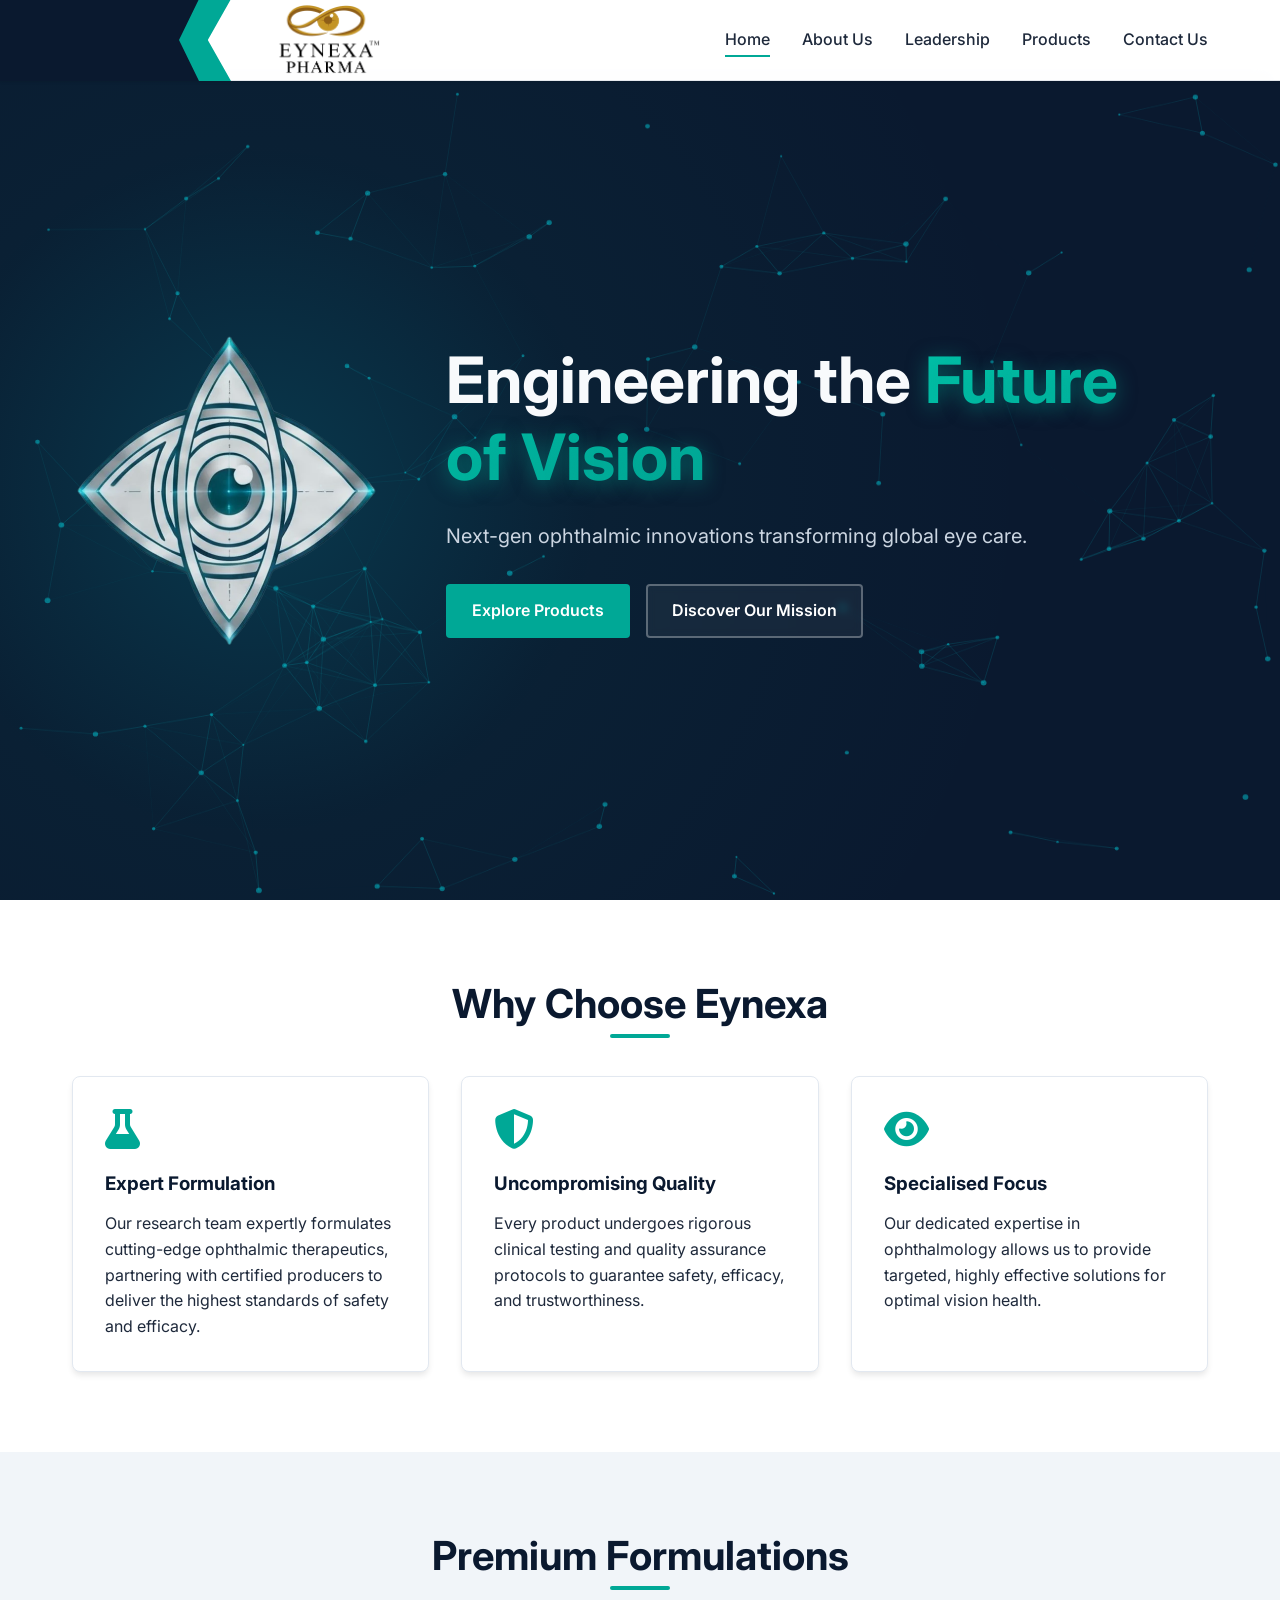
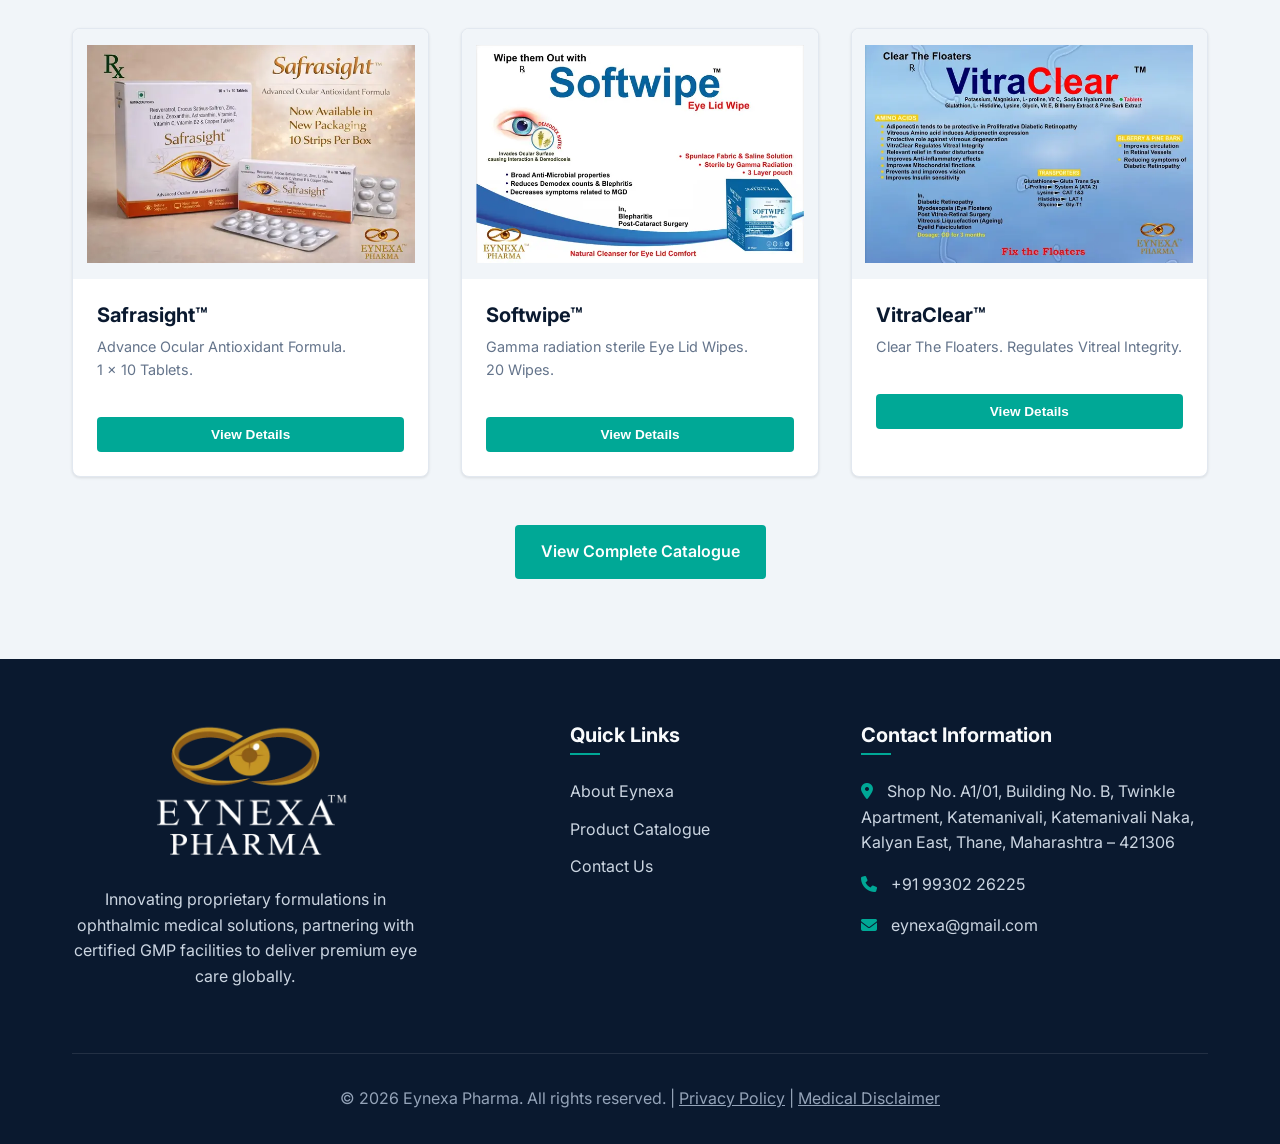
==== index.html @ 0a1dd2bd "Aggressive compression: Swap SVGs for high-res WebP to get repo under 500KB" ====
<!DOCTYPE html>
<html lang="en">
<head>
    <meta charset="UTF-8">
    <meta name="viewport" content="width=device-width, initial-scale=1.0">
    <title>Eynexa Pharma | Leading Ophthalmic Pharmaceutical Company in India</title>
    <meta name="description" content="Eynexa is a leading ophthalmic pharmaceutical company driven by scientific excellence and patient care to deliver high-quality vision health solutions.">
    <meta name="keywords" content="pharmaceutical company, ophthalmic solutions, eye care pharma, Eynexa, healthcare solutions, global pharma, medical innovation, vision health, eye drops">
    <meta name="author" content="Eynexa Pharmaceuticals">
    <meta name="robots" content="index, follow">
    <link rel="canonical" href="https://eynexapharma.vercel.app/">
    <!-- Favicons -->
    <link rel="icon" type="image/x-icon" href="images/favicon.ico">
    <link rel="icon" type="image/png" sizes="32x32" href="images/favicon.ico">
    <link rel="icon" type="image/png" sizes="16x16" href="images/favicon-16x16.png">
    <link rel="apple-touch-icon" sizes="180x180" href="images/apple-touch-icon.png">


    <!-- Open Graph Tags -->
    <meta property="og:title" content="Eynexa Pharma | Leading Ophthalmic Pharmaceutical Company in India">
    <meta property="og:description" content="Eynexa is a leading ophthalmic pharmaceutical company driven by scientific excellence and patient care to deliver high-quality vision health solutions.">
    <meta property="og:image" content="https://eynexapharma.vercel.app/images/og-image.jpg">
    <meta property="og:url" content="https://eynexapharma.vercel.app/">
    <meta property="og:type" content="website">

    <!-- Twitter Card Tags -->
    <meta name="twitter:card" content="summary_large_image">
    <meta name="twitter:title" content="Eynexa Pharma | Leading Ophthalmic Pharmaceutical Company in India">
    <meta name="twitter:description" content="Eynexa is a leading ophthalmic pharmaceutical company driven by scientific excellence and patient care to deliver high-quality vision health solutions.">
    <meta name="twitter:image" content="https://eynexapharma.vercel.app/images/og-image.jpg">

    <!-- FontAwesome for Icons -->
    <link rel="stylesheet" href="https://cdnjs.cloudflare.com/ajax/libs/font-awesome/6.4.0/css/all.min.css">

    <!-- Custom CSS -->
    <link rel="stylesheet" href="css/styles.css?v=3.5">
    <script>document.documentElement.classList.add('js-enabled');</script>

    <!-- Schema Markup -->
    <script type="application/ld+json">
    {
      "@context": "https://schema.org",
      "@type": "MedicalBusiness",
      "name": "Eynexa Pharma",
      "alternateName": "Eynexa Ophthalmic Pharmaceuticals",
      "description": "Innovative ophthalmic pharmaceutical company specialising in advanced eye care formulations, ocular supplements, and sterile lid hygiene.",
      "url": "https://eynexapharma.vercel.app",
      "logo": "https://eynexapharma.vercel.app/images/dark-logo.svg",
      "address": {
        "@type": "PostalAddress",
        "streetAddress": "Shop No. A1/01, Building No. B, Twinkle Apartment, Katemanivali, Katemanivali Naka, Kalyan East",
        "addressLocality": "Kalyan, Thane",
        "addressRegion": "Maharashtra",
        "postalCode": "421306",
        "addressCountry": "IN"
      },
      "contactPoint": {
        "@type": "ContactPoint",
        "telephone": "+91-99302-26225",
        "contactType": "sales and marketing",
        "email": "eynexa@gmail.com"
      }
    }
    </script>
    <!-- Vercel Web Analytics -->
    <script>
        window.va = window.va || function () { (window.vaq = window.vaq || []).push(arguments); };
    </script>
    <script defer src="/_vercel/insights/script.js"></script>

    <!-- Vercel Speed Insights -->
    <script>
        window.si = window.si || function () { (window.siq = window.siq || []).push(arguments); };
    </script>
    <script defer src="/_vercel/speed-insights/script.js"></script>
</head>
<body>

    <!-- Header & Navigation -->
    <header>
        <div class="container navbar">
            <a href="index.html" class="logo">
                <img src="images/light-logo.webp" alt="Eynexa Pharma Logo" class="logo-img">
            </a>
            <button class="mobile-menu-btn">
                <i class="fa-solid fa-bars"></i>
            </button>
            <nav>
                <ul class="nav-links">
                    <li><a href="index.html" class="active">Home</a></li>
                    <li><a href="about.html">About Us</a></li>
                    <li><a href="leadership.html">Leadership</a></li>
                    <li><a href="products.html">Products</a></li>
                    <li><a href="contact.html">Contact Us</a></li>
                </ul>
            </nav>
        </div>
    </header>

    <!-- Hero Section -->
    <section class="hero">
        <canvas id="hero-canvas" class="hero-canvas"></canvas>
        <div class="container hero-grid">
            <div class="hero-graphic">
                <img src="images/hero_eye.webp" alt="Eynexa Eye Graphic" class="floating-eye">
            </div>
            <div class="hero-content">
                <h1>Engineering the <span>Future of Vision</span></h1>
                <p>Next-gen ophthalmic innovations transforming global eye care.</p>
                <div class="hero-btns">
                    <a href="products.html" class="btn btn-primary">Explore Products</a>
                    <a href="about.html" class="btn btn-outline">Discover Our Mission</a>
                </div>
            </div>
        </div>
    </section>

    <!-- Why Choose Us / Company Overview -->
    <section class="container fade-in-section">
        <h2 class="section-title">Why Choose Eynexa</h2>
        <div class="grid-3">
            <div class="card">
                <i class="fa-solid fa-flask card-icon"></i>
                <h3>Expert Formulation</h3>
                <p>Our research team expertly formulates cutting-edge ophthalmic therapeutics, partnering with certified producers to deliver the highest standards of safety and efficacy.</p>
            </div>
            <div class="card">
                <i class="fa-solid fa-shield-halved card-icon"></i>
                <h3>Uncompromising Quality</h3>
                <p>Every product undergoes rigorous clinical testing and quality assurance protocols to guarantee safety, efficacy, and trustworthiness.</p>
            </div>
            <div class="card">
                <i class="fa-solid fa-eye card-icon"></i>
                <h3>Specialised Focus</h3>
                <p>Our dedicated expertise in ophthalmology allows us to provide targeted, highly effective solutions for optimal vision health.</p>
            </div>
        </div>
    </section>

    <!-- Featured Products Preview -->
    <section class="section-gray fade-in-section">
        <div class="container">
            <h2 class="section-title">Premium Formulations</h2>
            <div class="grid-3">

                <!-- Safrasight -->
                <div class="product-card has-hover-tile">
                    <div class="product-img">
                        <img src="images/product_1.webp?v=3.2" alt="Safrasight Box">
                    </div>
                    <div class="product-info">
                        <h3>Safrasight&trade;</h3>
                        <p>Advance Ocular Antioxidant Formula.<br>1 x 10 Tablets.</p>
                        <button class="btn btn-primary btn-details btn-details-trigger">View Details</button>
                    </div>
                    <!-- Hover Tile -->
                    <div class="product-hover-tile">
                        <h4>Safrasight&trade;</h4>
                        <div class="hover-details">
                            <p style="font-size: 0.8rem; margin-bottom: 8px; line-height: 1.4;"><strong>Composition:</strong> Resveratrol 100mg + Crocus Sativus-saffron 20mg + Lutein 10mg + Zeaxanthin 2mg + Astaxanthin 2mg + Vit E 10mg + Vit C 40mg + Vit B2 1.4mg + Copper 1.5 mg, Zinc 17 mg &nbsp; <span class="veg-badge">&#128994; Veg Tablets</span></p>
                            <ul>
                                <li><i class="fa-solid fa-eye"></i> Retina Support</li>
                                <li><i class="fa-solid fa-desktop"></i> Digital Eye Protection</li>
                                <li><i class="fa-solid fa-bullseye"></i> Visual Performance</li>
                            </ul>
                            <p style="font-size: 0.8rem; margin-top: 8px; margin-bottom: 15px;">Protects against blue light damage, enhances photoreceptor function, and reduces digital eye strain.</p>
                            <a href="contact.html?product=Safrasight" class="btn btn-primary btn-inquiry">Send Inquiry</a>
                        </div>
                    </div>
                </div>

                <!-- Softwipe -->
                <div class="product-card has-hover-tile">
                    <div class="product-img">
                        <img src="images/product_2.webp?v=3.2" alt="Softwipe Box">
                    </div>
                    <div class="product-info">
                        <h3>Softwipe&trade;</h3>
                        <p>Gamma radiation sterile Eye Lid Wipes.<br>20 Wipes.</p>
                        <button class="btn btn-primary btn-details btn-details-trigger">View Details</button>
                    </div>
                    <!-- Hover Tile -->
                    <div class="product-hover-tile">
                        <h4>Softwipe&trade;</h4>
                        <div class="hover-details">
                            <p style="font-size: 0.8rem; margin-bottom: 8px;"><strong>Features:</strong> Spunlace Fabric &amp; Saline Solution, Sterile by Gamma Radiation, 3 Layer pouch.</p>
                            <ul>
                                <li><i class="fa-solid fa-shield-virus"></i> Broad Anti-Microbial</li>
                                <li><i class="fa-solid fa-bug-slash"></i> Reduces Demodex Mites</li>
                                <li><i class="fa-solid fa-eye-dropper"></i> Decreases MGD Symptoms</li>
                            </ul>
                            <p style="font-size: 0.8rem; margin-top: 8px; margin-bottom: 15px;">Ideal for Blepharitis and Post-Cataract Surgery eye care hygiene.</p>
                            <a href="contact.html?product=Softwipe" class="btn btn-primary btn-inquiry">Send Inquiry</a>
                        </div>
                    </div>
                </div>

                <!-- VitraClear -->
                <div class="product-card has-hover-tile">
                    <div class="product-img">
                        <img src="images/product_3.webp?v=3.2" alt="VitraClear Box">
                    </div>
                    <div class="product-info">
                        <h3>VitraClear&trade;</h3>
                        <p>Clear The Floaters. Regulates Vitreal Integrity.</p>
                        <button class="btn btn-primary btn-details btn-details-trigger">View Details</button>
                    </div>
                    <!-- Hover Tile -->
                    <div class="product-hover-tile">
                        <h4>VitraClear&trade;</h4>
                        <div class="hover-details">
                            <p style="font-size: 0.8rem; margin-bottom: 8px; line-height: 1.4;"><strong>Composition:</strong> Potassium + Magnisium + L- proline + Vit C + Sodium Hyaluronate Glutathion + L- Histidine+ Lysine + Glycin + Vit E + Billberry Extrac &amp; Pine Bark Extract &nbsp; <span class="veg-badge">&#128994; Veg Tablets</span></p>
                            <p style="font-size: 0.8rem; margin-bottom: 8px;"><strong>Dosage:</strong> OD for 3 months.</p>
                            <ul>
                                <li><i class="fa-solid fa-eye-slash"></i> Relief in floater disturbance</li>
                                <li><i class="fa-solid fa-shield-halved"></i> Protects against vitreous degeneration</li>
                                <li><i class="fa-solid fa-droplet"></i> Improves retinal circulation</li>
                            </ul>
                            <p style="font-size: 0.8rem; margin-top: 8px; margin-bottom: 15px;">Effective for Eye Floaters (Myodesopsia), Diabetic Retinopathy, and Post Vitreo-Retinal Surgery.</p>
                            <a href="contact.html?product=VitraClear" class="btn btn-primary btn-inquiry">Send Inquiry</a>
                        </div>
                    </div>
                </div>

            </div>
            <div class="catalogue-cta">
                <a href="products.html" class="btn btn-primary">View Complete Catalogue</a>
            </div>
        </div>
    </section>

    <!-- Footer -->
    <footer>
        <div class="container">
            <div class="footer-grid">
                <div class="footer-col footer-col-logo">
                    <div class="footer-logo-wrap">
                        <img src="images/dark-logo.webp" alt="Eynexa Pharma Logo" class="footer-logo-img">
                    </div>
                    <p>Innovating proprietary formulations in ophthalmic medical solutions, partnering with certified GMP facilities to deliver premium eye care globally.</p>
                </div>
                <div class="footer-col">
                    <h3>Quick Links</h3>
                    <ul class="footer-links">
                        <li><a href="about.html">About Eynexa</a></li>
                        <li><a href="products.html">Product Catalogue</a></li>
                        <li><a href="contact.html">Contact Us</a></li>
                    </ul>
                </div>
                <div class="footer-col">
                    <h3>Contact Information</h3>
                    <p><i class="fa-solid fa-location-dot footer-icon"></i> Shop No. A1/01, Building No. B, Twinkle Apartment, Katemanivali, Katemanivali Naka, Kalyan East, Thane, Maharashtra – 421306</p>
                    <p><i class="fa-solid fa-phone footer-icon"></i> +91 99302 26225</p>
                    <p><i class="fa-solid fa-envelope footer-icon"></i> eynexa@gmail.com</p>
                </div>
            </div>
            <div class="footer-bottom">
                <p>&copy; 2026 Eynexa Pharma. All rights reserved. | <a href="privacy.html" style="color: inherit; text-decoration: underline;">Privacy Policy</a> | <a href="disclaimer.html" style="color: inherit; text-decoration: underline;">Medical Disclaimer</a></p>
            </div>
        </div>
    </footer>

    <script src="js/script.js?v=3.3"></script>
</body>
</html>
---- css/styles.css ----
/* CSS Reset and Variables */
@import url('https://fonts.googleapis.com/css2?family=Inter:wght@300;400;500;600;700&display=swap');

:root {
    --primary-blue: #0A192F;
    --secondary-blue: #172A45;
    --accent-teal: #00A896;
    --accent-teal-hover: #00C2A8;
    --text-dark: #1E293B;
    --text-light: #F8FAFC;
    --text-muted: #64748B;
    --bg-white: #FFFFFF;
    --bg-gray: #F1F5F9;
    --border-color: #E2E8F0;
    --transition: all 0.3s cubic-bezier(0.4, 0, 0.2, 1);
    --shadow-sm: 0 1px 3px rgba(0, 0, 0, 0.1);
    --shadow-md: 0 4px 6px -1px rgba(0, 0, 0, 0.1);
    --shadow-lg: 0 10px 15px -3px rgba(0, 0, 0, 0.1);
}

* {
    margin: 0;
    padding: 0;
    box-sizing: border-box;
}

body {
    font-family: 'Inter', sans-serif;
    line-height: 1.6;
    color: var(--text-dark);
    background-color: var(--bg-white);
    overflow-x: hidden;
}

a {
    text-decoration: none;
    color: inherit;
    /* Prevent link dragging */
    -webkit-user-drag: none;
    -khtml-user-drag: none;
    -moz-user-drag: none;
    -o-user-drag: none;
    user-drag: none;
}

ul {
    list-style: none;
}

img {
    max-width: 100%;
    height: auto;
    display: block;
    /* Prevent image dragging and saving */
    -webkit-user-drag: none;
    -khtml-user-drag: none;
    -moz-user-drag: none;
    -o-user-drag: none;
    user-drag: none;
    user-select: none;
    -webkit-user-select: none;
    -moz-user-select: none;
    -ms-user-select: none;
}

/* Typography */
h1,
h2,
h3,
h4,
h5,
h6 {
    font-weight: 700;
    line-height: 1.2;
    color: var(--primary-blue);
    margin-bottom: 1rem;
}

.section-title {
    font-size: 2.5rem;
    text-align: center;
    margin-bottom: 3rem;
    position: relative;
}

.section-title::after {
    content: '';
    position: absolute;
    bottom: -10px;
    left: 50%;
    transform: translateX(-50%);
    width: 60px;
    height: 4px;
    background-color: var(--accent-teal);
    border-radius: 2px;
}

/* Layout */
.container {
    max-width: 1200px;
    margin: 0 auto;
    padding-left: 2rem;
    padding-right: 2rem;
}

section {
    padding: 5rem 0;
}

/* Buttons */
.btn {
    display: inline-block;
    padding: 0.75rem 1.5rem;
    font-weight: 600;
    border-radius: 4px;
    cursor: pointer;
    transition: var(--transition);
    border: 2px solid transparent;
}

.btn-primary {
    background-color: var(--accent-teal);
    color: var(--bg-white);
}

.btn-primary:hover {
    background-color: var(--accent-teal-hover);
    transform: translateY(-2px);
    box-shadow: var(--shadow-md);
}

.btn-outline {
    background-color: transparent;
    color: var(--accent-teal);
    border-color: var(--accent-teal);
}

.btn-outline:hover {
    background-color: var(--accent-teal);
    color: var(--bg-white);
}

/* Header & Navigation */
header {
    background-color: rgba(255, 255, 255, 0.85);
    backdrop-filter: blur(12px);
    -webkit-backdrop-filter: blur(12px);
    box-shadow: var(--shadow-sm);
    position: fixed;
    width: 100%;
    top: 0;
    z-index: 1000;
    transition: var(--transition);
    border-bottom: 1px solid rgba(226, 232, 240, 0.5);
}

header.scrolled {
    box-shadow: var(--shadow-md);
    background-color: rgba(255, 255, 255, 0.95);
}

.navbar {
    display: flex;
    justify-content: space-between;
    align-items: center;
    height: 80px;
    transition: var(--transition);
    position: relative;
    z-index: 3;
}

header.scrolled .navbar {
    /* Keep navbar height at 80px without shrinking */
    height: 80px;
}

.logo {
    font-size: 1.75rem;
    font-weight: 700;
    color: var(--primary-blue);
    display: flex;
    align-items: center;
    gap: 0.5rem;
}

.logo span {
    color: var(--accent-teal);
}

.logo-img {
    height: 74px;
    width: auto;
    transition: var(--transition);
    display: block;
}

header.scrolled .logo-img {
    /* Keep logo height at 74px without shrinking */
    height: 74px;
}

.nav-links {
    display: flex;
    gap: 2rem;
}

.nav-links a {
    font-weight: 500;
    color: var(--text-dark);
    position: relative;
    transition: var(--transition);
}

.nav-links a::after {
    content: '';
    position: absolute;
    bottom: -4px;
    left: 0;
    width: 0;
    height: 2px;
    background-color: var(--accent-teal);
    transition: var(--transition);
}

.nav-links a:hover {
    color: var(--accent-teal);
}

.nav-links a:hover::after,
.nav-links a.active::after {
    width: 100%;
}

.mobile-menu-btn {
    display: none;
    font-size: 1.5rem;
    background: none;
    border: none;
    cursor: pointer;
    color: var(--primary-blue);
}

/* Hero Section */
.hero {
    margin-top: 80px;
    height: calc(100vh - 80px);
    min-height: 600px;
    display: flex;
    align-items: center;
    background: radial-gradient(circle at 20% 50%, rgba(0, 242, 254, 0.15) 0%, rgba(0, 168, 150, 0.05) 30%, rgba(10, 25, 47, 0) 70%), var(--primary-blue);
    color: var(--text-light);
    position: relative;
    overflow: hidden;
}

.hero-canvas {
    position: absolute;
    top: 0;
    left: 0;
    width: 100%;
    height: 100%;
    z-index: 0;
}

.hero-grid {
    display: flex;
    align-items: center;
    gap: 4rem;
    position: relative;
    z-index: 1;
    width: 100%;
}

.hero-graphic {
    flex: 0 0 310px;
    display: flex;
    justify-content: center;
    align-items: center;
}

.floating-eye {
    width: 100%;
    max-width: 310px;
    max-height: 310px;
    object-fit: contain;
    height: auto;
    opacity: 0.9;
    animation: fadeInUp 0.8s ease-out;
}


.hero-content {
    flex: 1;
    max-width: 700px;
}

.hero h1 {
    font-size: 4rem;
    color: var(--text-light);
    margin-bottom: 1.5rem;
    animation: fadeInUp 0.8s ease-out;
}

.hero h1 span {
    background: linear-gradient(135deg, #00C2A8 0%, #00A896 100%);
    -webkit-background-clip: text;
    background-clip: text;
    -webkit-text-fill-color: transparent;
    text-shadow: 0 4px 20px rgba(0, 168, 150, 0.5);
}

.hero p {
    font-size: 1.25rem;
    margin-bottom: 2rem;
    color: #CBD5E1;
    animation: fadeInUp 1s ease-out;
}

.hero-btns {
    display: flex;
    gap: 1rem;
    animation: fadeInUp 1.2s ease-out;
}

.hero .btn-outline {
    background-color: rgba(255, 255, 255, 0.05);
    color: #FFFFFF;
    border-color: rgba(255, 255, 255, 0.3);
    backdrop-filter: blur(4px);
    -webkit-backdrop-filter: blur(4px);
}

.hero .btn-outline:hover {
    background-color: #FFFFFF;
    color: var(--primary-blue);
    border-color: #FFFFFF;
}

/* Cards */
.grid-3 {
    display: grid;
    grid-template-columns: repeat(auto-fit, minmax(300px, 1fr));
    gap: 2rem;
}

.card {
    background: var(--bg-white);
    border-radius: 8px;
    padding: 2rem;
    box-shadow: var(--shadow-md);
    transition: var(--transition);
    border: 1px solid var(--border-color);
}

.card:hover {
    transform: translateY(-10px);
    box-shadow: var(--shadow-lg);
    border-color: var(--accent-teal);
}

.card-icon {
    font-size: 2.5rem;
    color: var(--accent-teal);
    margin-bottom: 1.5rem;
}

/* Footer */
footer {
    background-color: var(--primary-blue);
    color: var(--text-light);
    padding: 4rem 0 2rem;
}

.footer-grid {
    display: grid;
    grid-template-columns: repeat(auto-fit, minmax(250px, 1fr));
    gap: 3rem;
    margin-bottom: 3rem;
}

.footer-col:nth-child(2) {
    justify-self: center;
}

.footer-col h3 {
    color: var(--text-light);
    font-size: 1.25rem;
    margin-bottom: 1.5rem;
    position: relative;
    padding-bottom: 0.5rem;
}

.footer-col h3::after {
    content: '';
    position: absolute;
    bottom: 0;
    left: 0;
    width: 30px;
    height: 2px;
    background-color: var(--accent-teal);
}

.footer-col p {
    color: #CBD5E1;
    margin-bottom: 1rem;
}

.footer-links li {
    margin-bottom: 0.75rem;
}

.footer-links a {
    color: #CBD5E1;
    transition: var(--transition);
}

.footer-links a:hover {
    color: var(--accent-teal);
    padding-left: 5px;
}

.footer-bottom {
    text-align: center;
    padding-top: 2rem;
    border-top: 1px solid rgba(255, 255, 255, 0.1);
    color: #94A3B8;
}

/* ── Component Classes (replaces per-page inline styles) ── */

/* Header spacer — pushes page content below fixed header */
.header-spacer {
    height: 80px;
}

/* Page hero banner (non-homepage) */
.page-banner {
    position: relative;
    background: linear-gradient(135deg, var(--primary-blue) 0%, #06314d 65%, var(--accent-teal) 140%);
    text-align: center;
    padding: 5rem 0;
    color: white;
    overflow: hidden;
    box-shadow: 0 10px 30px rgba(0, 0, 0, 0.1);
}

.page-banner::before {
    content: '';
    position: absolute;
    top: 0;
    left: 0;
    right: 0;
    bottom: 0;
    background: radial-gradient(circle at 50% 50%, rgba(255, 255, 255, 0.1) 0%, transparent 60%);
    pointer-events: none;
}

.page-banner .section-title {
    margin-bottom: 1.2rem;
    color: white;
    text-shadow: 0 2px 10px rgba(0, 0, 0, 0.2);
    position: relative;
    z-index: 1;
}

.page-banner .section-title::after {
    display: none !important;
}

.page-banner p {
    max-width: 750px;
    margin: 0 auto;
    color: rgba(255, 255, 255, 0.9);
    font-size: 1.2rem;
    line-height: 1.6;
    position: relative;
    z-index: 1;
}

/* Footer logo column */
.footer-col-logo {
    display: flex;
    flex-direction: column;
    align-items: center;
    text-align: center;
}

.footer-logo-wrap {
    margin-bottom: 1.5rem;
    display: flex;
    justify-content: center;
}

.footer-logo-img {
    height: 140px;
    width: auto;
    max-width: 100%;
}

/* Footer contact icon */
.footer-icon {
    margin-right: 10px;
    color: var(--accent-teal);
}

/* About page — overview row */
.about-overview {
    display: flex;
    flex-wrap: wrap;
    gap: 4rem;
    align-items: flex-start;
}

.about-overview-text {
    flex: 1.2;
    min-width: 300px;
}

.about-overview-text h2 {
    font-size: 2.2rem;
    margin-bottom: 1.5rem;
    color: var(--primary-blue);
    position: relative;
}

.about-overview-text p {
    margin-bottom: 1.25rem;
    font-size: 1.05rem;
    color: var(--text-dark);
    line-height: 1.7;
}

.mission-vision-wrapper {
    flex: 1;
    min-width: 300px;
    display: flex;
    flex-direction: column;
    gap: 1.5rem;
}

/* About mission/vision card */
.mission-card {
    background: #FFFFFF;
    padding: 2rem;
    border-radius: 12px;
    box-shadow: 0 4px 15px rgba(0, 0, 0, 0.1);
    border: 1px solid var(--border-color);
    border-left: 4px solid var(--accent-teal);
    transition: var(--transition);
}

.mission-card:hover {
    transform: translateY(-3px);
    box-shadow: 0 8px 25px rgba(0, 0, 0, 0.15);
}

.mission-card h3 {
    color: var(--primary-blue);
    margin-bottom: 1rem;
    display: flex;
    align-items: center;
}

.mission-card h3 i {
    color: var(--accent-teal);
    margin-right: 10px;
}

.mission-card p {
    margin-bottom: 0;
    color: var(--text-dark);
    line-height: 1.6;
}

/* Leadership page — leader row */
.leader-row {
    display: flex;
    flex-wrap: wrap;
    gap: 4rem;
    align-items: center;
}

.leader-photo {
    flex: 1;
    min-width: 300px;
    max-width: 380px;
}

.leader-photo img {
    width: 100%;
    height: auto;
    border-radius: 8px;
    box-shadow: var(--shadow-lg);
}

.leader-bio {
    flex: 1;
    min-width: 300px;
}

.leader-bio h2 {
    font-size: 2.5rem;
    color: var(--primary-blue);
    margin-bottom: 0.5rem;
}

.leader-bio .leader-title {
    color: var(--accent-teal);
    font-weight: 500;
    margin-bottom: 1.5rem;
    font-size: 1.25rem;
}

.leader-bio p {
    margin-bottom: 1rem;
    color: var(--text-muted);
}

.leader-social {
    display: flex;
    gap: 1rem;
}

.leader-social a {
    color: var(--primary-blue);
    font-size: 1.5rem;
    transition: var(--transition);
}

.leader-social a:hover {
    color: var(--accent-teal);
}

/* Product "View Details" trigger button */
.btn-details {
    margin-top: 0.75rem;
    width: 100%;
    font-size: 0.85rem;
    padding: 0.5rem 1rem;
}

/* Product hover-tile "Send Inquiry" button */
.btn-inquiry {
    width: 100%;
    text-align: center;
    padding: 0.5rem;
    font-size: 0.9rem;
}

/* Veg indicator badge */
.veg-badge {
    color: #4CAF50;
}

/* Contact page layout */
.contact-row {
    display: flex;
    flex-wrap: wrap;
    gap: 4rem;
}

.contact-form-col {
    flex: 1;
    min-width: 300px;
}

.contact-form-col h2 {
    font-size: 2rem;
    color: var(--primary-blue);
    margin-bottom: 2rem;
}

.contact-details-col {
    flex: 1;
    min-width: 300px;
}

.contact-details-panel {
    background: var(--primary-blue);
    padding: 3rem;
    border-radius: 8px;
    color: white;
    height: 100%;
}

.contact-details-panel h2 {
    font-size: 2rem;
    margin-bottom: 2rem;
    color: var(--bg-white);
}

.contact-detail-item {
    margin-bottom: 2rem;
    display: flex;
    align-items: flex-start;
    gap: 1rem;
}

.contact-detail-item:last-child {
    margin-bottom: 0;
}

.contact-detail-item>i {
    font-size: 1.5rem;
    color: var(--accent-teal);
    margin-top: 5px;
}

.contact-detail-item h3 {
    font-size: 1.25rem;
    margin-bottom: 0.5rem;
    color: var(--bg-white);
}

.contact-detail-item p {
    color: #CBD5E1;
}

/* FAQ accordion (contact page) */
.faq-question {
    background: var(--bg-white);
    padding: 1.5rem;
    border: 1px solid var(--border-color);
    border-radius: 4px;
    cursor: pointer;
    display: flex;
    justify-content: space-between;
    align-items: center;
    font-weight: 600;
    color: var(--primary-blue);
    margin-bottom: 0.5rem;
    transition: var(--transition);
}

.faq-question:hover {
    border-color: var(--accent-teal);
}

.faq-answer {
    background: var(--bg-gray);
    padding: 1.5rem;
    border-radius: 4px;
    margin-bottom: 1rem;
    display: none;
    color: var(--text-dark);
}

/* Products page — featured section background */
.section-gray {
    background-color: var(--bg-gray);
}

/* Products page — "View all" CTA row */
.catalogue-cta {
    text-align: center;
    margin-top: 3rem;
}

/* Responsive */
@media (max-width: 768px) {
    .container {
        padding-left: 1rem;
        padding-right: 1rem;
    }

    .logo {
        font-size: 1.25rem;
        white-space: nowrap;
        word-spacing: normal;
        gap: 0.4rem;
        margin-left: 0.5rem;
        /* Shift slightly right */
    }

    .logo img {
        height: 60px !important;
    }

    /* Remove positioning parent on nav to let absolute menu anchor to header */
    nav {
        position: static;
    }

    .nav-underline {
        display: none !important;
        /* hide sliding underline on mobile vertical links */
    }

    .nav-links {
        display: none;
        position: absolute;
        top: 80px;
        /* matches header height */
        left: 0;
        width: 100vw;
        background: rgba(255, 255, 255, 0.95);
        backdrop-filter: blur(20px);
        -webkit-backdrop-filter: blur(20px);
        flex-direction: column;
        padding: 3rem 0;
        box-shadow: 0 20px 40px rgba(0, 0, 0, 0.06);
        gap: 1.8rem;
        border-bottom: 1px solid rgba(0, 168, 150, 0.15);
        z-index: 999;

        /* Smooth Entrance */
        opacity: 0;
        transform: translateY(-20px);
        pointer-events: none;
        transition: all 0.4s cubic-bezier(0.16, 1, 0.3, 1);
    }

    .nav-links.active {
        display: flex;
        opacity: 1;
        transform: translateY(0);
        pointer-events: auto;
    }

    .nav-links li {
        width: 100%;
        text-align: center;
    }

    .nav-links a {
        display: inline-block;
        width: auto;
        padding: 0.5rem 0.2rem;
        font-size: 1.3rem;
        color: var(--text-dark);
        letter-spacing: 0.5px;
    }

    .nav-links a.active {
        color: var(--accent-teal);
        font-weight: 600;
    }

    .mobile-menu-btn {
        display: block;
        margin-left: auto;
        /* Pushes hamburger button to the far right! */
        margin-right: 0.5rem;
        /* Shift slightly left */
        z-index: 1001;
        /* keep button accessible */
    }

    /* Optimize Hero for mobile viewports */
    .hero {
        height: auto;
        min-height: auto;
        padding: 5rem 1rem 3rem;
        display: flex;
        align-items: center;
        justify-content: center;
    }

    .hero-grid {
        flex-direction: column;
        gap: 1.25rem;
    }

    .hero-graphic {
        flex: 0 0 auto;
        width: 100%;
        max-width: 180px;
    }

    .hero-bg {
        object-position: 30% center;
        /* shift glowing medical network lines behind text */
        opacity: 0.35;
    }

    .hero-content {
        margin-left: 0;
        margin-top: 0;
        text-align: center;
        width: 100%;
    }

    .hero-btns {
        justify-content: center;
    }

    .hero h1 {
        font-size: 2.3rem;
        line-height: 1.3;
        margin-bottom: 0.75rem;
    }

    .hero p {
        font-size: 1.1rem;
        margin-bottom: 1.5rem;
    }

    .footer-col:nth-child(2) {
        justify-self: start;
    }

    /* Fix leadership page overflow on mobile */
    .leader-row {
        gap: 1.5rem;
    }

    .leader-photo,
    .leader-bio {
        min-width: 100%;
        max-width: 100%;
    }

    .card {
        padding: 1.25rem;
        /* reduce padding slightly on mobile to prevent squishing */
    }
}

/* Animations */
@keyframes fadeInUp {
    from {
        opacity: 0;
        transform: translateY(20px);
    }

    to {
        opacity: 1;
        transform: translateY(0);
    }
}

.animate-on-load {
    opacity: 0;
    animation: fadeInUp 0.8s ease-out forwards;
}

/* Forms */
.form-group {
    margin-bottom: 1.5rem;
}

.form-group label {
    display: block;
    margin-bottom: 0.5rem;
    font-weight: 500;
}

.form-control {
    width: 100%;
    padding: 0.75rem;
    border: 1px solid var(--border-color);
    background: rgba(255, 255, 255, 0.6);
    /* elegant light glassmorphism */
    backdrop-filter: blur(8px);
    -webkit-backdrop-filter: blur(8px);
    border-radius: 4px;
    font-family: inherit;
    transition: var(--transition);
    color: var(--text-dark);
}

.form-control:focus {
    outline: none;
    border-color: var(--accent-teal);
    background: rgba(255, 255, 255, 0.9);
    box-shadow: 0 0 15px rgba(0, 168, 150, 0.15), 0 0 0 3px rgba(0, 168, 150, 0.2);
}

/* Product Catalogue */
.product-filters {
    display: flex;
    justify-content: center;
    gap: 1rem;
    margin-bottom: 3rem;
    flex-wrap: wrap;
}

.filter-btn {
    padding: 0.5rem 1.5rem;
    border: 1px solid var(--border-color);
    background: var(--bg-white);
    border-radius: 20px;
    cursor: pointer;
    transition: var(--transition);
    font-weight: 500;
}

.filter-btn.active,
.filter-btn:hover {
    background: var(--accent-teal);
    color: var(--bg-white);
    border-color: var(--accent-teal);
}

.product-card {
    background: var(--bg-white);
    border-radius: 8px;
    overflow: hidden;
    box-shadow: var(--shadow-sm);
    transition: var(--transition);
    border: 1px solid var(--border-color);
}

.product-card:hover,
.product-card.touch-active {
    transform: translateY(-5px);
    border-color: rgba(0, 168, 150, 0.3);
    box-shadow: 0 12px 30px rgba(0, 168, 150, 0.15);
}

.product-img {
    height: 250px;
    background: var(--bg-gray);
    position: relative;
    overflow: hidden;
}

.product-img img {
    width: 100%;
    height: 100%;
    object-fit: contain;
    padding: 0.85rem;
    background-color: var(--bg-gray);
    transition: var(--transition);
}

.product-card:hover .product-img img,
.product-card.touch-active .product-img img {
    transform: scale(1.05);
}

.product-category {
    position: absolute;
    top: 1rem;
    right: 1rem;
    background: var(--primary-blue);
    color: var(--bg-white);
    padding: 0.25rem 0.75rem;
    border-radius: 20px;
    font-size: 0.8rem;
    font-weight: 500;
}

.product-info {
    padding: 1.5rem;
}

.product-info h3 {
    margin-bottom: 0.5rem;
    color: var(--primary-blue);
    font-size: 1.25rem;
}

.product-info p {
    color: var(--text-muted);
    font-size: 0.9rem;
    margin-bottom: 1.5rem;
}

/* Certifications */
.cert-grid {
    display: grid;
    grid-template-columns: repeat(auto-fit, minmax(200px, 1fr));
    gap: 2rem;
    text-align: center;
}

.cert-item {
    padding: 2rem;
    background: var(--bg-gray);
    border-radius: 8px;
    transition: var(--transition);
    border: 1px solid var(--border-color);
    box-shadow: var(--shadow-md);
}

.cert-item:hover {
    transform: translateY(-10px);
    box-shadow: var(--shadow-lg);
    border-color: var(--accent-teal);
}

.cert-icon {
    font-size: 3rem;
    color: var(--accent-teal);
    margin-bottom: 1rem;
}

/* Testimonials */
.testimonial-card {
    background: var(--bg-white);
    padding: 2rem;
    border-radius: 8px;
    box-shadow: var(--shadow-sm);
    position: relative;
}

.testimonial-card::before {
    content: '"';
    position: absolute;
    top: -10px;
    left: 20px;
    font-size: 4rem;
    color: var(--accent-teal);
    opacity: 0.2;
    font-family: serif;
}

.client-info {
    display: flex;
    align-items: center;
    gap: 1rem;
    margin-top: 1.5rem;
}

.client-avatar {
    width: 50px;
    height: 50px;
    border-radius: 50%;
    background: var(--bg-gray);
}

/* Product Hover Tile */
.product-card.has-hover-tile {
    position: relative;
    overflow: hidden;
}

.product-hover-tile {
    position: absolute;
    top: 0;
    left: 0;
    width: 100%;
    height: 100%;
    background: rgba(10, 25, 47, 0.88);
    /* premium semi-transparent dark blue */
    backdrop-filter: blur(16px);
    -webkit-backdrop-filter: blur(16px);
    border: 1.5px solid rgba(0, 168, 150, 0.2);
    /* subtle glowing teal border */
    color: var(--bg-white);
    padding: 1.5rem;
    opacity: 0;
    transform: translateY(100%);
    transition: all 0.4s cubic-bezier(0.16, 1, 0.3, 1);
    /* ultra-smooth bezier curve */
    display: flex;
    flex-direction: column;
    justify-content: center;
    pointer-events: none;
    z-index: 10;
}

.product-card.has-hover-tile.touch-active .product-hover-tile {
    opacity: 1;
    transform: translateY(0);
    pointer-events: auto;
}


.product-hover-tile h4 {
    color: var(--accent-teal);
    font-size: 1.4rem;
    margin-bottom: 0.8rem;
    border-bottom: 2px solid var(--accent-teal);
    padding-bottom: 0.5rem;
}

.product-hover-tile .hover-details p {
    font-size: 0.85rem;
    line-height: 1.4;
    margin-bottom: 0.8rem;
    color: #CBD5E1;
}

.product-hover-tile ul {
    list-style: none;
}

.product-hover-tile ul li {
    font-size: 0.85rem;
    margin-bottom: 0.4rem;
    display: flex;
    align-items: center;
    gap: 8px;
    color: #CBD5E1;
}

.product-hover-tile ul li i {
    color: var(--accent-teal);
}

/* Scroll Animations */
.js-enabled .fade-in-section {
    opacity: 0;
    transform: translateY(30px);
    transition: opacity 0.8s cubic-bezier(0.16, 1, 0.3, 1), transform 0.8s cubic-bezier(0.16, 1, 0.3, 1);
    will-change: opacity, transform;
}

.js-enabled .fade-in-section.is-visible {
    opacity: 1;
    transform: translateY(0);
}

/* Premium Custom Scrollbar */
::-webkit-scrollbar {
    width: 10px;
    height: 10px;
}

::-webkit-scrollbar-track {
    background: var(--primary-blue);
}

::-webkit-scrollbar-thumb {
    background: rgba(0, 168, 150, 0.6);
    border: 2px solid var(--primary-blue);
    border-radius: 10px;
    transition: var(--transition);
}

::-webkit-scrollbar-thumb:hover {
    background: var(--accent-teal);
}

/* Sliding Navbar Underline (Desktop Only) */
@media (min-width: 769px) {
    header::before {
        content: '';
        position: absolute;
        top: -1px;
        left: -1px;
        width: 14.5rem;
        height: calc(100% + 2px);
        background-color: var(--accent-teal);
        clip-path: polygon(0 0, 100% 0, 90% 50%, 100% 100%, 0 100%);
        pointer-events: none;
        z-index: 1;
    }

    header::after {
        content: '';
        position: absolute;
        top: -1px;
        left: -1px;
        width: 12.5rem;
        height: calc(100% + 2px);
        background-color: var(--primary-blue);
        clip-path: polygon(0 0, 100% 0, 90% 50%, 100% 100%, 0 100%);
        pointer-events: none;
        z-index: 2;
    }

    header .logo {
        margin-left: 12.5rem;
        transition: margin-left 0.3s ease;
    }

    .nav-links {
        position: relative;
        /* relative parent for absolute underline placement */
    }

    .js-enabled .nav-links a::after {
        display: none !important;
        /* deactivate native ::after transition when JS is enabled */
    }

    .nav-underline {
        position: absolute;
        bottom: -4px;
        left: 0;
        height: 2px;
        background-color: var(--accent-teal);
        transition: all 0.38s cubic-bezier(0.16, 1, 0.3, 1);
        /* Apple-grade slider easing */
        pointer-events: none;
        z-index: 1;
    }
}

/* Additional Page Styles (About Us & Inner Pages) */
.about-overview {
    display: flex;
    flex-wrap: wrap;
    gap: 4rem;
    align-items: flex-start;
}

.about-overview-text {
    flex: 1.2;
    min-width: 300px;
}

.about-overview-text h2 {
    font-size: 2rem;
    margin-bottom: 1.5rem;
    color: var(--primary-blue);
}

.about-overview-text p {
    margin-bottom: 1.5rem;
    color: var(--text-dark);
    font-size: 1.05rem;
    line-height: 1.8;
}

.mission-vision-wrapper {
    flex: 1;
    min-width: 300px;
    display: flex;
    flex-direction: column;
    gap: 1.5rem;
}

.mission-card {
    background: var(--bg-white);
    border: 1px solid var(--border-color);
    /* exact homepage card border */
    border-left: 4px solid var(--accent-teal);
    /* keep brand accent bar */
    padding: 2.2rem;
    border-radius: 8px;
    /* exact homepage card border-radius */
    box-shadow: var(--shadow-md);
    /* exact homepage card shadow! */
    transition: var(--transition);
}

.mission-card:hover {
    transform: translateY(-10px);
    /* exact homepage card hover translation! */
    border-color: var(--accent-teal);
    /* exact hover border-color */
    box-shadow: var(--shadow-lg);
    /* exact homepage card hover shadow! */
}


.mission-card h3 {
    display: flex;
    align-items: center;
    gap: 0.75rem;
    color: var(--primary-blue);
    margin-bottom: 0.75rem;
    font-size: 1.3rem;
}

.mission-card h3 i {
    color: var(--accent-teal);
    font-size: 1.20rem;
}

.mission-card p {
    color: var(--text-muted);
    line-height: 1.6;
    font-size: 0.95rem;
}
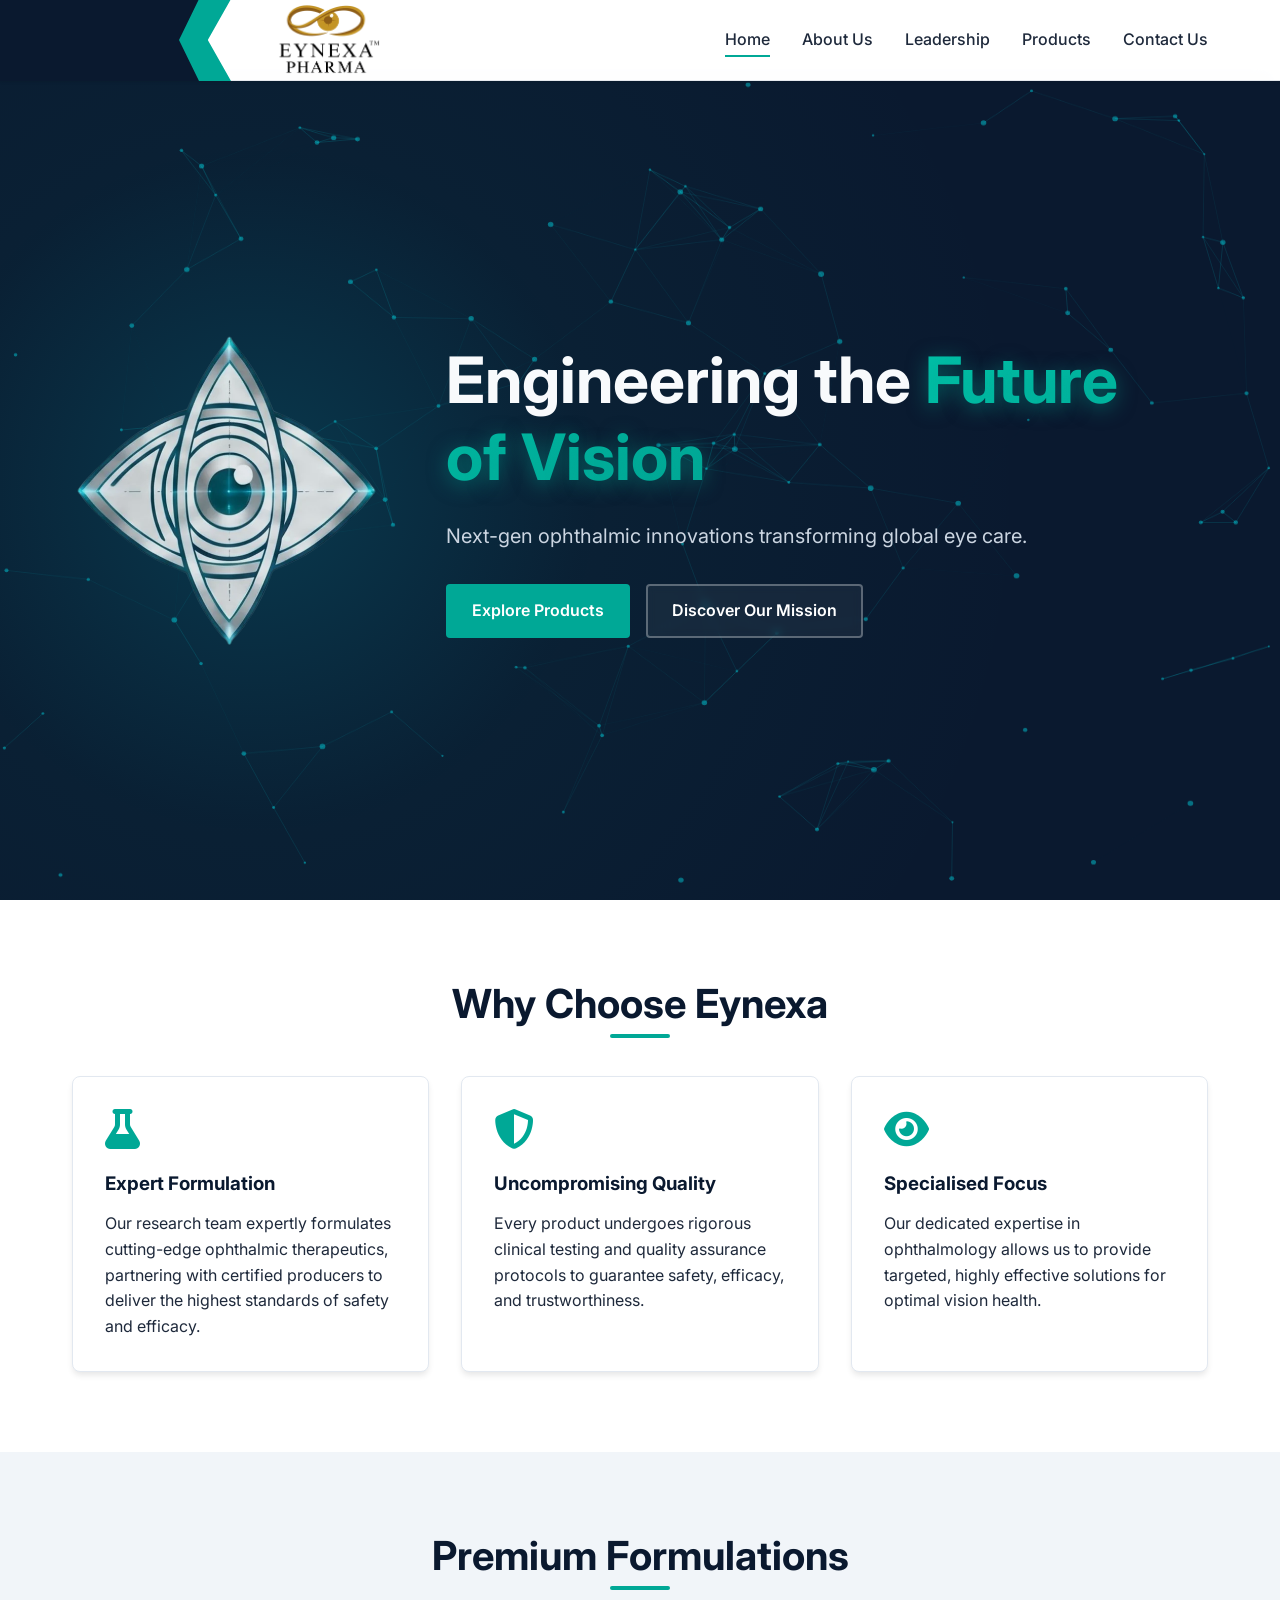
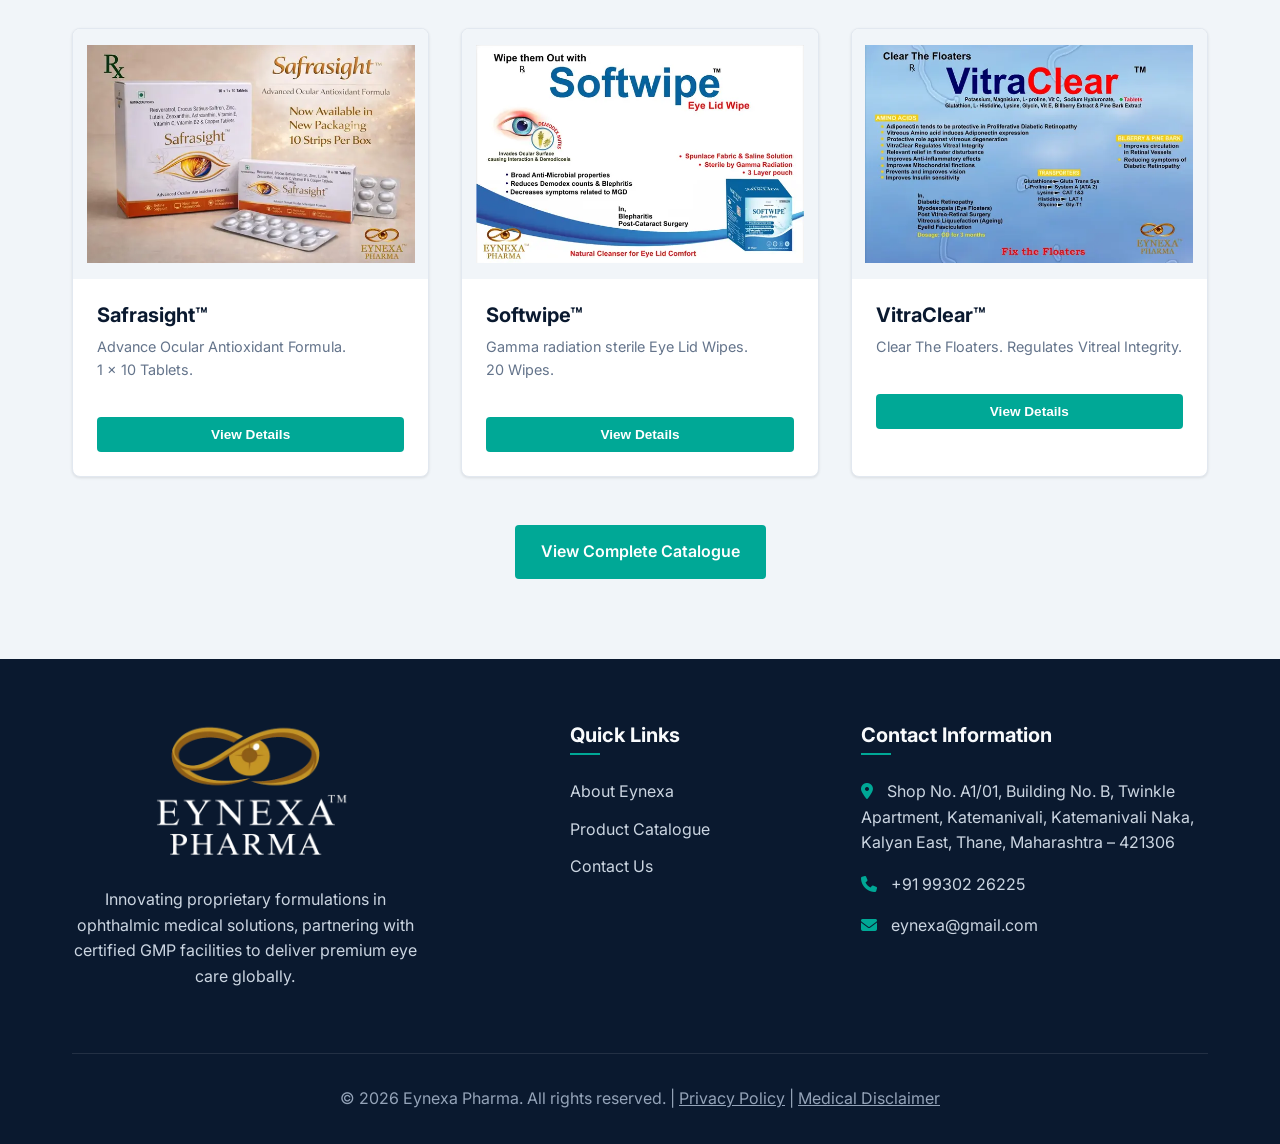
==== commit 1cb3cc9e: "Update domain to eynexapharma.com" ====
--- a/index.html
+++ b/index.html
@@ -8,7 +8,7 @@
     <meta name="keywords" content="pharmaceutical company, ophthalmic solutions, eye care pharma, Eynexa, healthcare solutions, global pharma, medical innovation, vision health, eye drops">
     <meta name="author" content="Eynexa Pharmaceuticals">
     <meta name="robots" content="index, follow">
-    <link rel="canonical" href="https://eynexapharma.vercel.app/">
+    <link rel="canonical" href="https://eynexapharma.com/">
     <!-- Favicons -->
     <link rel="icon" type="image/x-icon" href="images/favicon.ico">
     <link rel="icon" type="image/png" sizes="32x32" href="images/favicon.ico">
@@ -19,15 +19,15 @@
     <!-- Open Graph Tags -->
     <meta property="og:title" content="Eynexa Pharma | Leading Ophthalmic Pharmaceutical Company in India">
     <meta property="og:description" content="Eynexa is a leading ophthalmic pharmaceutical company driven by scientific excellence and patient care to deliver high-quality vision health solutions.">
-    <meta property="og:image" content="https://eynexapharma.vercel.app/images/og-image.jpg">
-    <meta property="og:url" content="https://eynexapharma.vercel.app/">
+    <meta property="og:image" content="https://eynexapharma.com/images/og-image.jpg">
+    <meta property="og:url" content="https://eynexapharma.com/">
     <meta property="og:type" content="website">
 
     <!-- Twitter Card Tags -->
     <meta name="twitter:card" content="summary_large_image">
     <meta name="twitter:title" content="Eynexa Pharma | Leading Ophthalmic Pharmaceutical Company in India">
     <meta name="twitter:description" content="Eynexa is a leading ophthalmic pharmaceutical company driven by scientific excellence and patient care to deliver high-quality vision health solutions.">
-    <meta name="twitter:image" content="https://eynexapharma.vercel.app/images/og-image.jpg">
+    <meta name="twitter:image" content="https://eynexapharma.com/images/og-image.jpg">
 
     <!-- FontAwesome for Icons -->
     <link rel="stylesheet" href="https://cdnjs.cloudflare.com/ajax/libs/font-awesome/6.4.0/css/all.min.css">
@@ -44,8 +44,8 @@
       "name": "Eynexa Pharma",
       "alternateName": "Eynexa Ophthalmic Pharmaceuticals",
       "description": "Innovative ophthalmic pharmaceutical company specialising in advanced eye care formulations, ocular supplements, and sterile lid hygiene.",
-      "url": "https://eynexapharma.vercel.app",
-      "logo": "https://eynexapharma.vercel.app/images/dark-logo.svg",
+      "url": "https://eynexapharma.com",
+      "logo": "https://eynexapharma.com/images/dark-logo.svg",
       "address": {
         "@type": "PostalAddress",
         "streetAddress": "Shop No. A1/01, Building No. B, Twinkle Apartment, Katemanivali, Katemanivali Naka, Kalyan East",
--- a/css/styles.css
+++ b/css/styles.css
@@ -40,7 +40,6 @@
     -khtml-user-drag: none;
     -moz-user-drag: none;
     -o-user-drag: none;
-    user-drag: none;
 }
 
 ul {
@@ -56,7 +55,6 @@
     -khtml-user-drag: none;
     -moz-user-drag: none;
     -o-user-drag: none;
-    user-drag: none;
     user-select: none;
     -webkit-user-select: none;
     -moz-user-select: none;
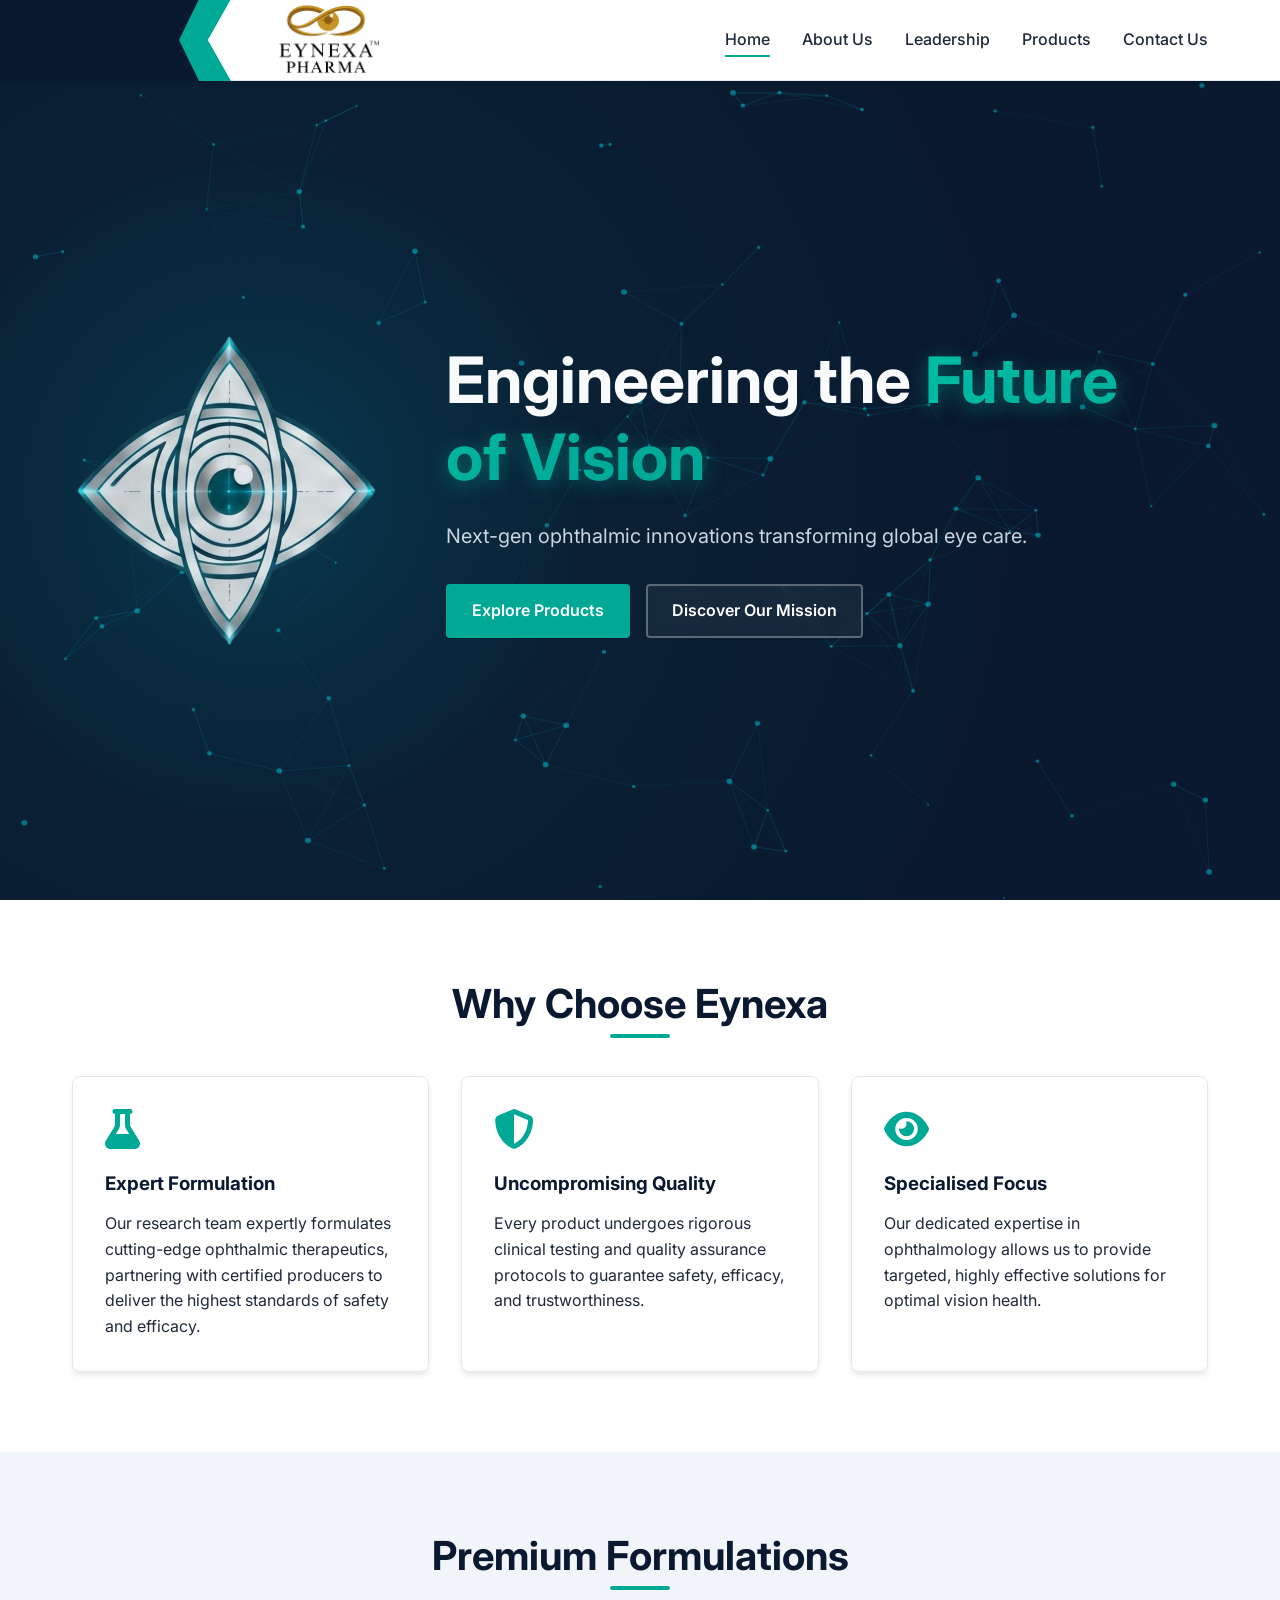
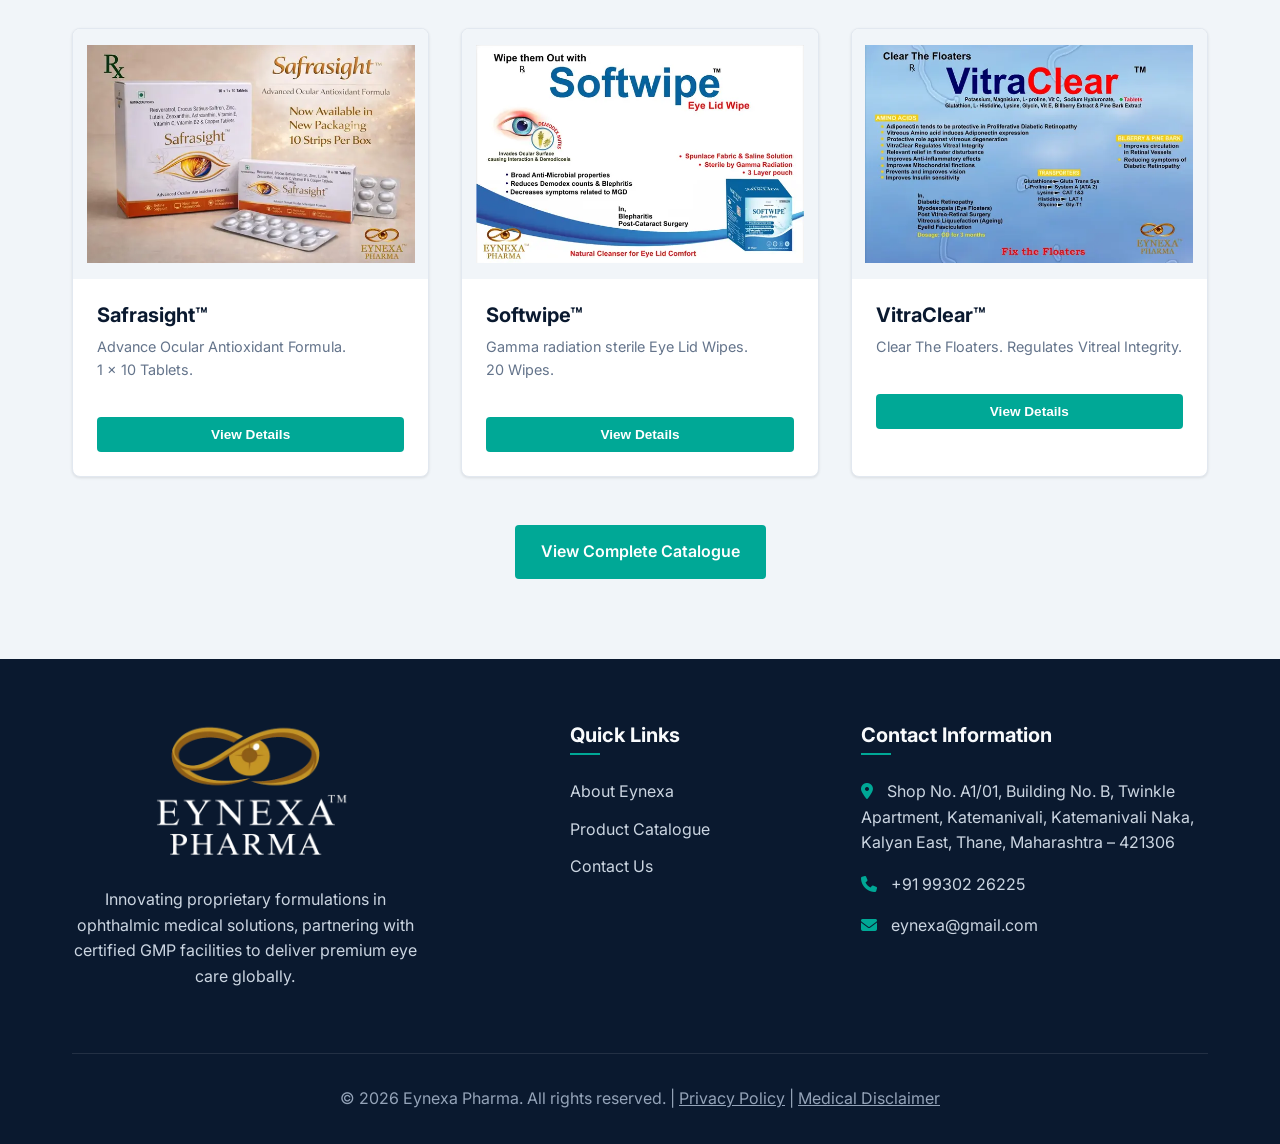
==== commit 85ad0ffd: "Add Google Search Console verification tag" ====
--- a/index.html
+++ b/index.html
@@ -73,6 +73,7 @@
         window.si = window.si || function () { (window.siq = window.siq || []).push(arguments); };
     </script>
     <script defer src="/_vercel/speed-insights/script.js"></script>
+    <meta name="google-site-verification" content="TUWZdsCswIWBClJntid6pjX9a5EPfuPwPVocYS7H4lE" />
 </head>
 <body>
 
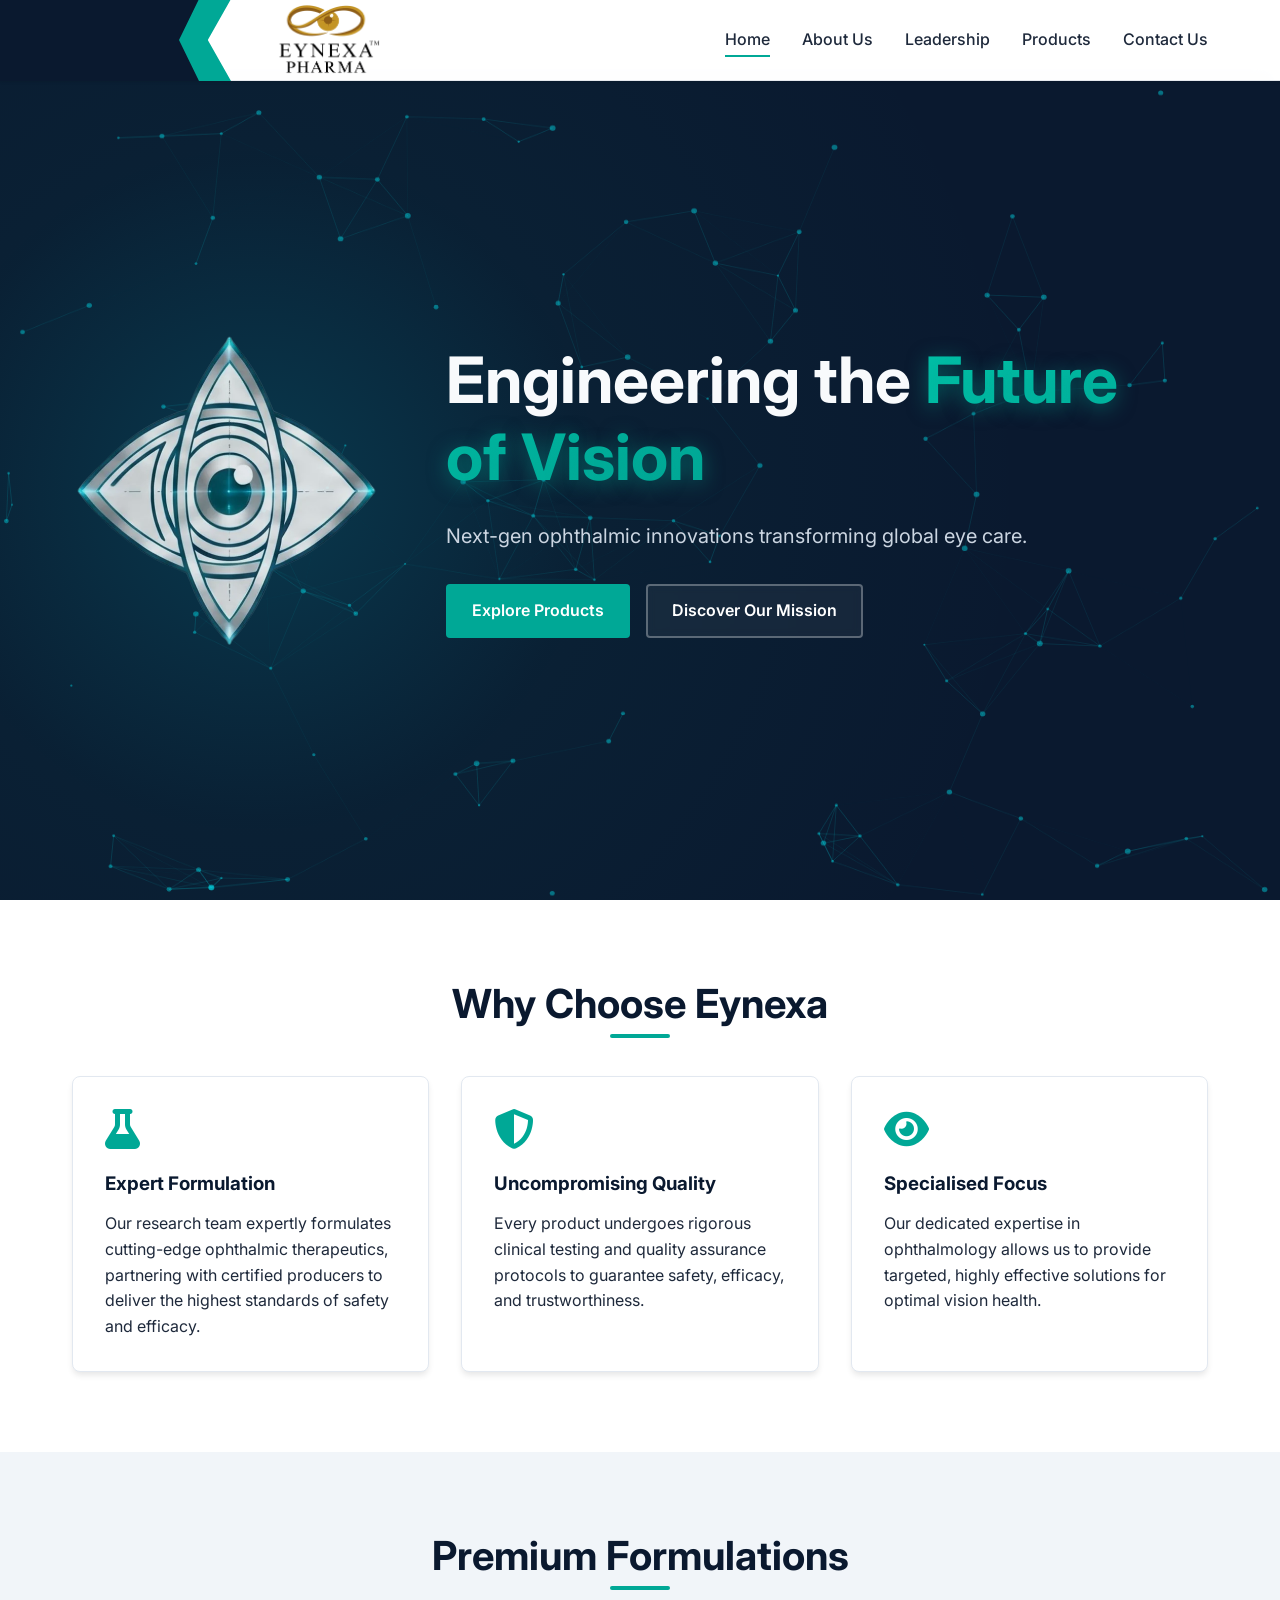
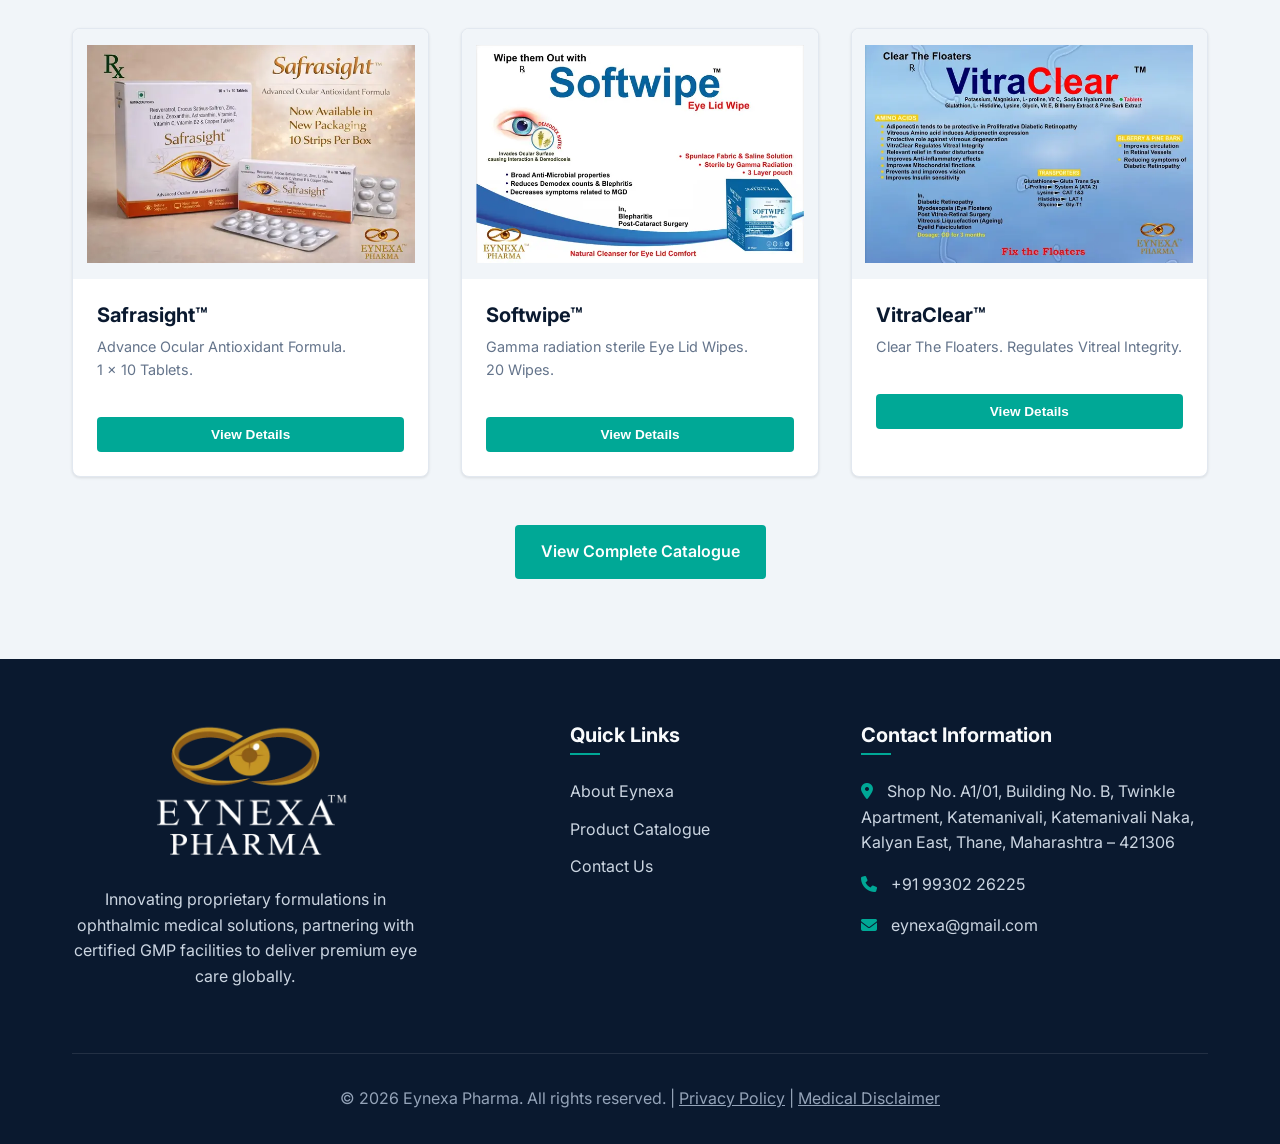
==== commit 188570b2: "Fix favicon typo and unify path style" ====
--- a/index.html
+++ b/index.html
@@ -11,7 +11,7 @@
     <link rel="canonical" href="https://eynexapharma.com/">
     <!-- Favicons -->
     <link rel="icon" type="image/x-icon" href="images/favicon.ico">
-    <link rel="icon" type="image/png" sizes="32x32" href="images/favicon.ico">
+    <link rel="icon" type="image/png" sizes="32x32" href="images/favicon-32x32.png">
     <link rel="icon" type="image/png" sizes="16x16" href="images/favicon-16x16.png">
     <link rel="apple-touch-icon" sizes="180x180" href="images/apple-touch-icon.png">
 
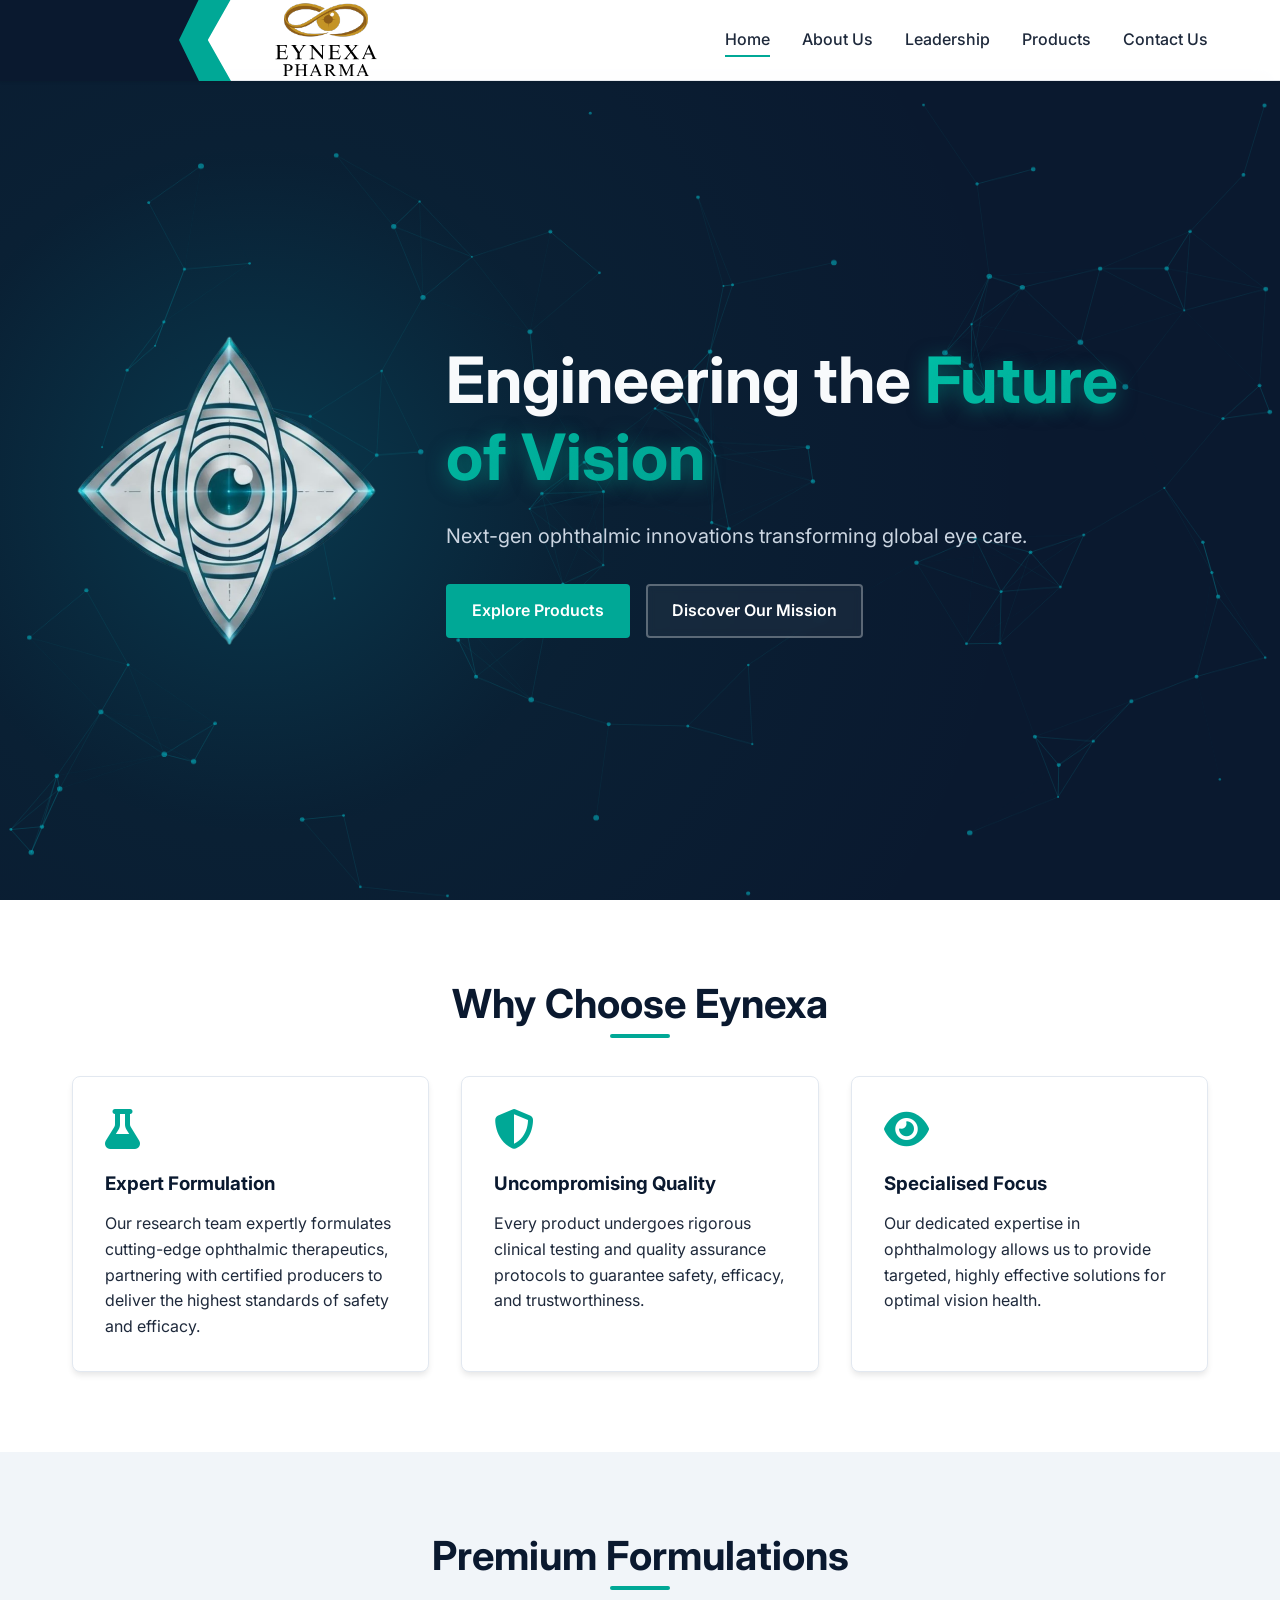
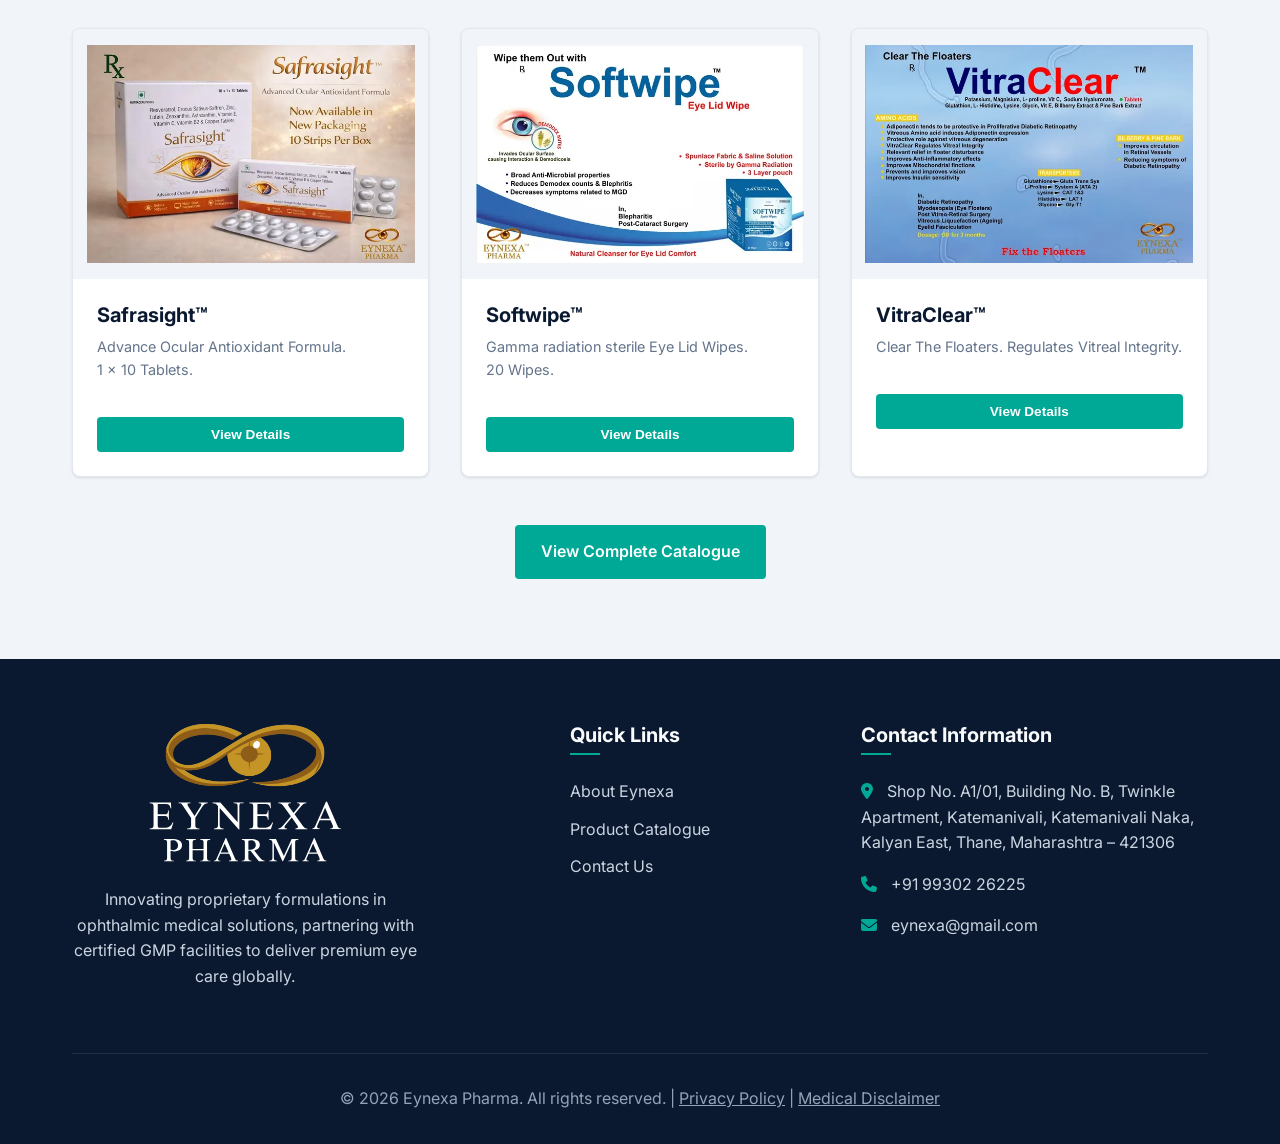
==== commit 0167b977: "Update logos to SVG and OG image to PNG" ====
--- a/index.html
+++ b/index.html
@@ -19,7 +19,7 @@
     <!-- Open Graph Tags -->
     <meta property="og:title" content="Eynexa Pharma | Leading Ophthalmic Pharmaceutical Company in India">
     <meta property="og:description" content="Eynexa is a leading ophthalmic pharmaceutical company driven by scientific excellence and patient care to deliver high-quality vision health solutions.">
-    <meta property="og:image" content="https://eynexapharma.com/images/og-image.jpg">
+    <meta property="og:image" content="https://eynexapharma.com/images/og-image.png">
     <meta property="og:url" content="https://eynexapharma.com/">
     <meta property="og:type" content="website">
 
@@ -27,7 +27,7 @@
     <meta name="twitter:card" content="summary_large_image">
     <meta name="twitter:title" content="Eynexa Pharma | Leading Ophthalmic Pharmaceutical Company in India">
     <meta name="twitter:description" content="Eynexa is a leading ophthalmic pharmaceutical company driven by scientific excellence and patient care to deliver high-quality vision health solutions.">
-    <meta name="twitter:image" content="https://eynexapharma.com/images/og-image.jpg">
+    <meta name="twitter:image" content="https://eynexapharma.com/images/og-image.png">
 
     <!-- FontAwesome for Icons -->
     <link rel="stylesheet" href="https://cdnjs.cloudflare.com/ajax/libs/font-awesome/6.4.0/css/all.min.css">
@@ -81,7 +81,7 @@
     <header>
         <div class="container navbar">
             <a href="index.html" class="logo">
-                <img src="images/light-logo.webp" alt="Eynexa Pharma Logo" class="logo-img">
+                <img src="images/light-logo.svg" alt="Eynexa Pharma Logo" class="logo-img">
             </a>
             <button class="mobile-menu-btn">
                 <i class="fa-solid fa-bars"></i>
@@ -236,7 +236,7 @@
             <div class="footer-grid">
                 <div class="footer-col footer-col-logo">
                     <div class="footer-logo-wrap">
-                        <img src="images/dark-logo.webp" alt="Eynexa Pharma Logo" class="footer-logo-img">
+                        <img src="images/dark-logo.svg" alt="Eynexa Pharma Logo" class="footer-logo-img">
                     </div>
                     <p>Innovating proprietary formulations in ophthalmic medical solutions, partnering with certified GMP facilities to deliver premium eye care globally.</p>
                 </div>
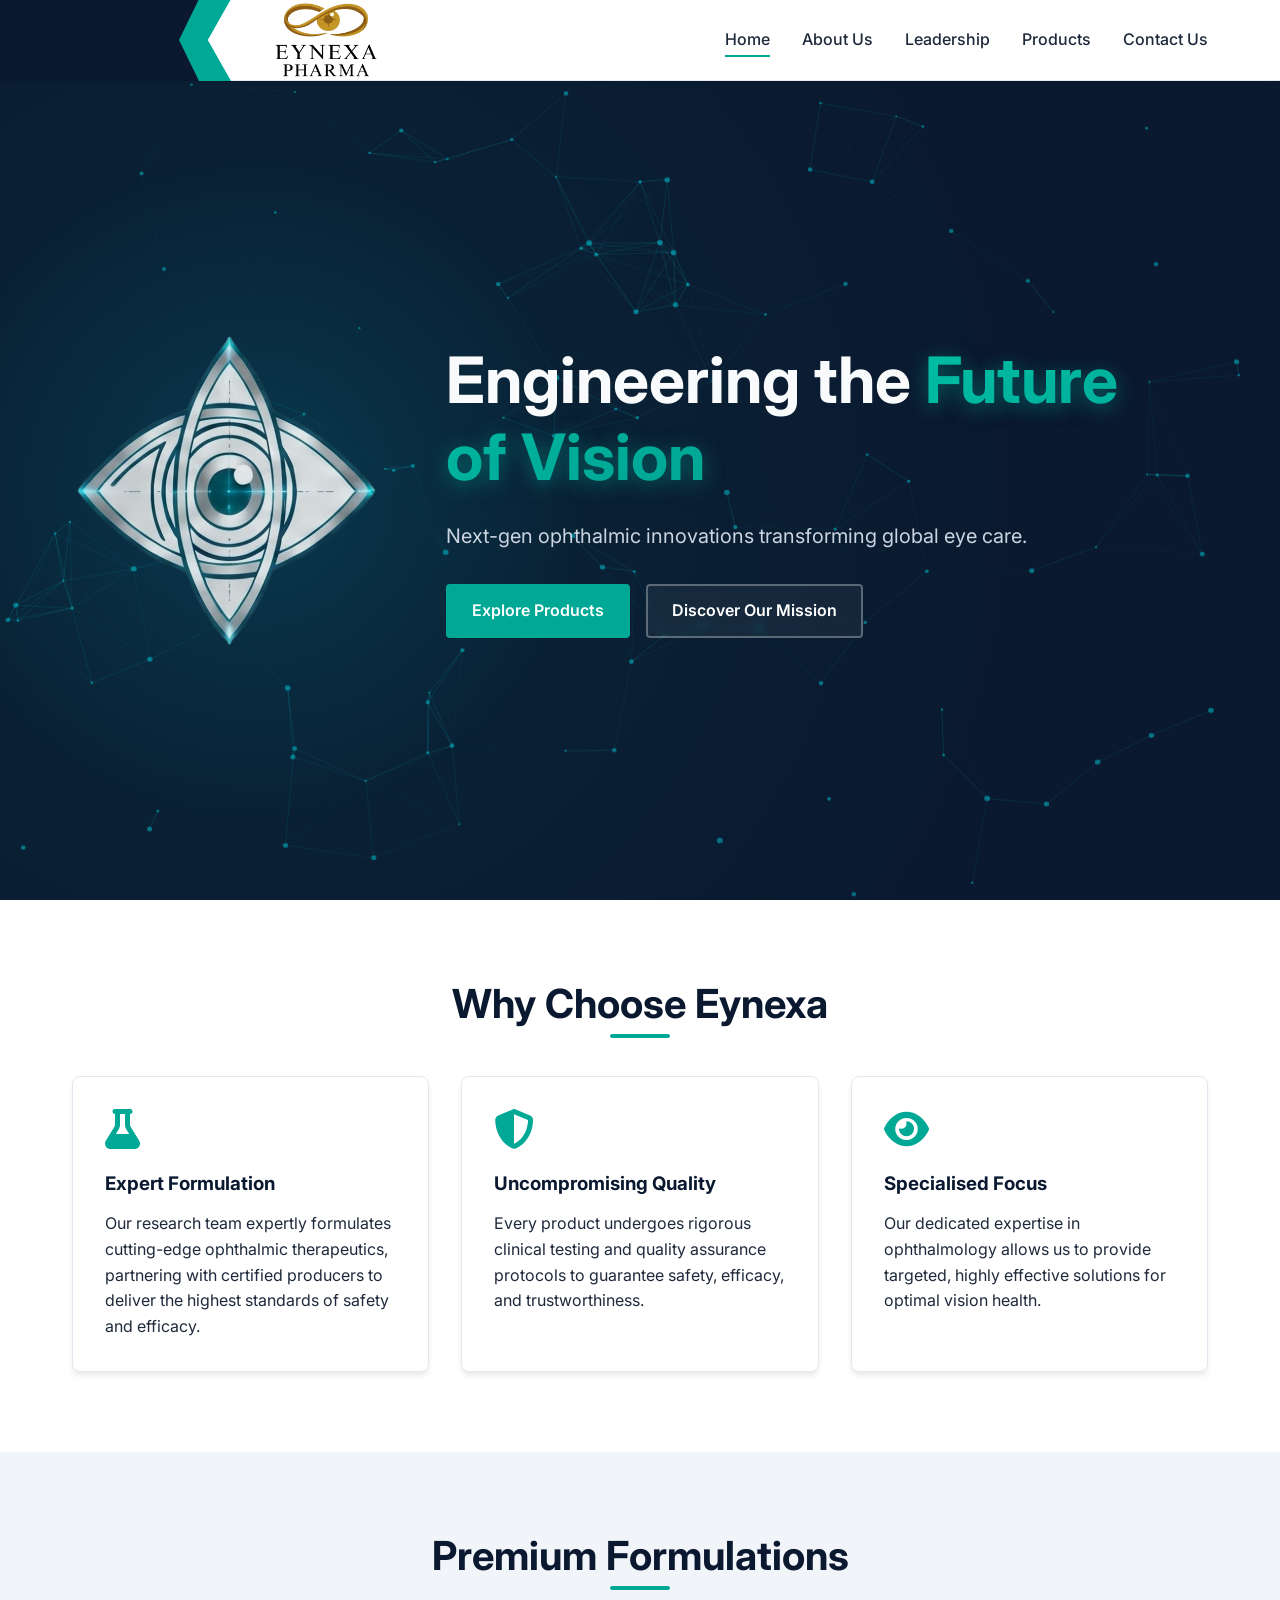
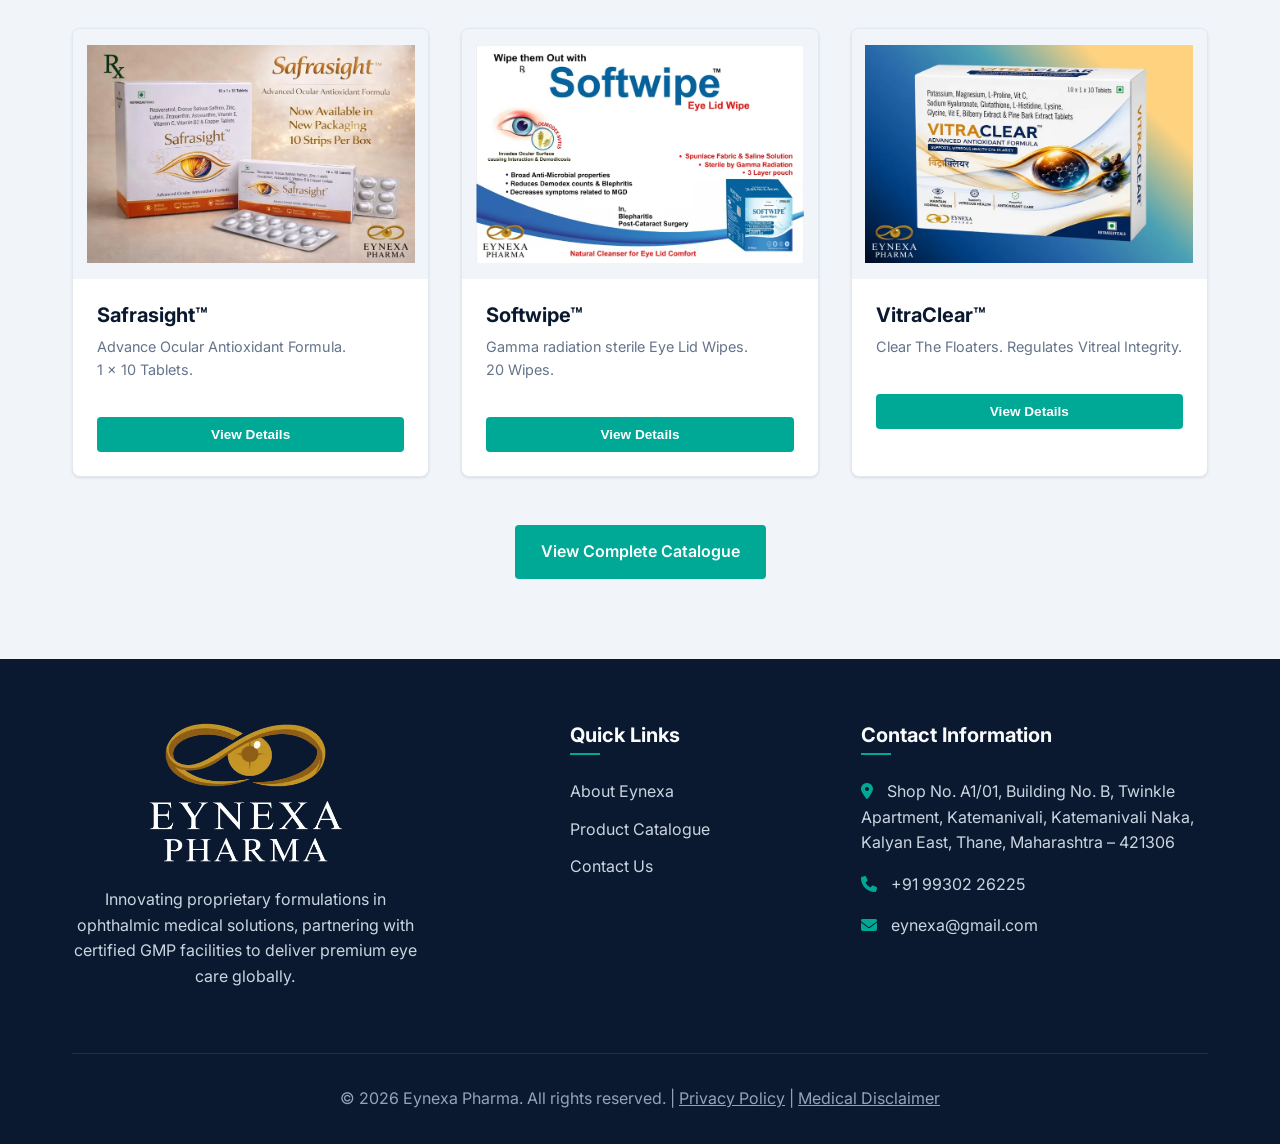
==== commit 96db9463: "Optimize and compress image assets to 479KB and add Site Name schema" ====
--- a/index.html
+++ b/index.html
@@ -19,7 +19,7 @@
     <!-- Open Graph Tags -->
     <meta property="og:title" content="Eynexa Pharma | Leading Ophthalmic Pharmaceutical Company in India">
     <meta property="og:description" content="Eynexa is a leading ophthalmic pharmaceutical company driven by scientific excellence and patient care to deliver high-quality vision health solutions.">
-    <meta property="og:image" content="https://eynexapharma.com/images/og-image.png">
+    <meta property="og:image" content="https://eynexapharma.com/images/og-image.jpg">
     <meta property="og:url" content="https://eynexapharma.com/">
     <meta property="og:type" content="website">
 
@@ -27,7 +27,7 @@
     <meta name="twitter:card" content="summary_large_image">
     <meta name="twitter:title" content="Eynexa Pharma | Leading Ophthalmic Pharmaceutical Company in India">
     <meta name="twitter:description" content="Eynexa is a leading ophthalmic pharmaceutical company driven by scientific excellence and patient care to deliver high-quality vision health solutions.">
-    <meta name="twitter:image" content="https://eynexapharma.com/images/og-image.png">
+    <meta name="twitter:image" content="https://eynexapharma.com/images/og-image.jpg">
 
     <!-- FontAwesome for Icons -->
     <link rel="stylesheet" href="https://cdnjs.cloudflare.com/ajax/libs/font-awesome/6.4.0/css/all.min.css">
@@ -37,6 +37,14 @@
     <script>document.documentElement.classList.add('js-enabled');</script>
 
     <!-- Schema Markup -->
+    <script type="application/ld+json">
+    {
+      "@context": "https://schema.org",
+      "@type": "WebSite",
+      "name": "Eynexa Pharma",
+      "url": "https://eynexapharma.com/"
+    }
+    </script>
     <script type="application/ld+json">
     {
       "@context": "https://schema.org",
@@ -45,7 +53,7 @@
       "alternateName": "Eynexa Ophthalmic Pharmaceuticals",
       "description": "Innovative ophthalmic pharmaceutical company specialising in advanced eye care formulations, ocular supplements, and sterile lid hygiene.",
       "url": "https://eynexapharma.com",
-      "logo": "https://eynexapharma.com/images/dark-logo.svg",
+      "logo": "https://eynexapharma.com/images/dark-logo.webp",
       "address": {
         "@type": "PostalAddress",
         "streetAddress": "Shop No. A1/01, Building No. B, Twinkle Apartment, Katemanivali, Katemanivali Naka, Kalyan East",
@@ -81,7 +89,7 @@
     <header>
         <div class="container navbar">
             <a href="index.html" class="logo">
-                <img src="images/light-logo.svg" alt="Eynexa Pharma Logo" class="logo-img">
+                <img src="images/light-logo.webp" alt="Eynexa Pharma Logo" class="logo-img">
             </a>
             <button class="mobile-menu-btn">
                 <i class="fa-solid fa-bars"></i>
@@ -236,7 +244,7 @@
             <div class="footer-grid">
                 <div class="footer-col footer-col-logo">
                     <div class="footer-logo-wrap">
-                        <img src="images/dark-logo.svg" alt="Eynexa Pharma Logo" class="footer-logo-img">
+                        <img src="images/dark-logo.webp" alt="Eynexa Pharma Logo" class="footer-logo-img">
                     </div>
                     <p>Innovating proprietary formulations in ophthalmic medical solutions, partnering with certified GMP facilities to deliver premium eye care globally.</p>
                 </div>
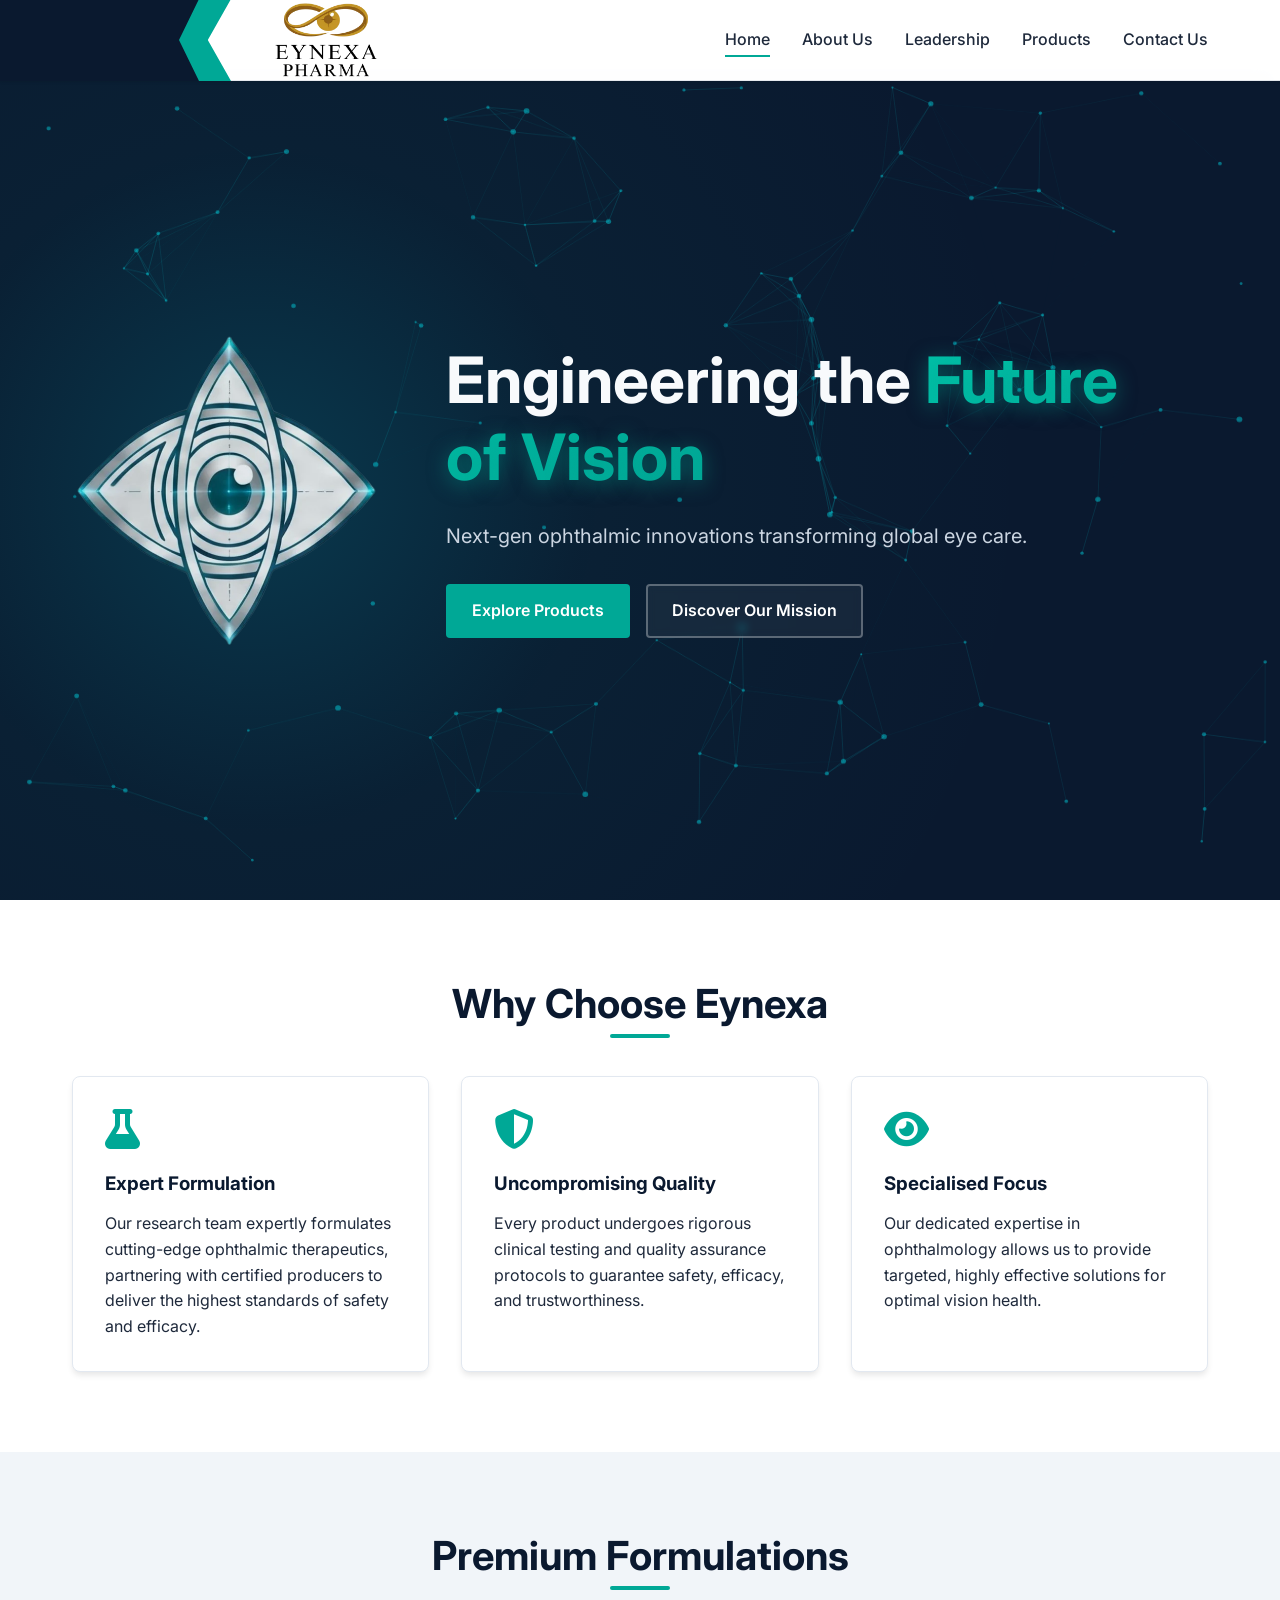
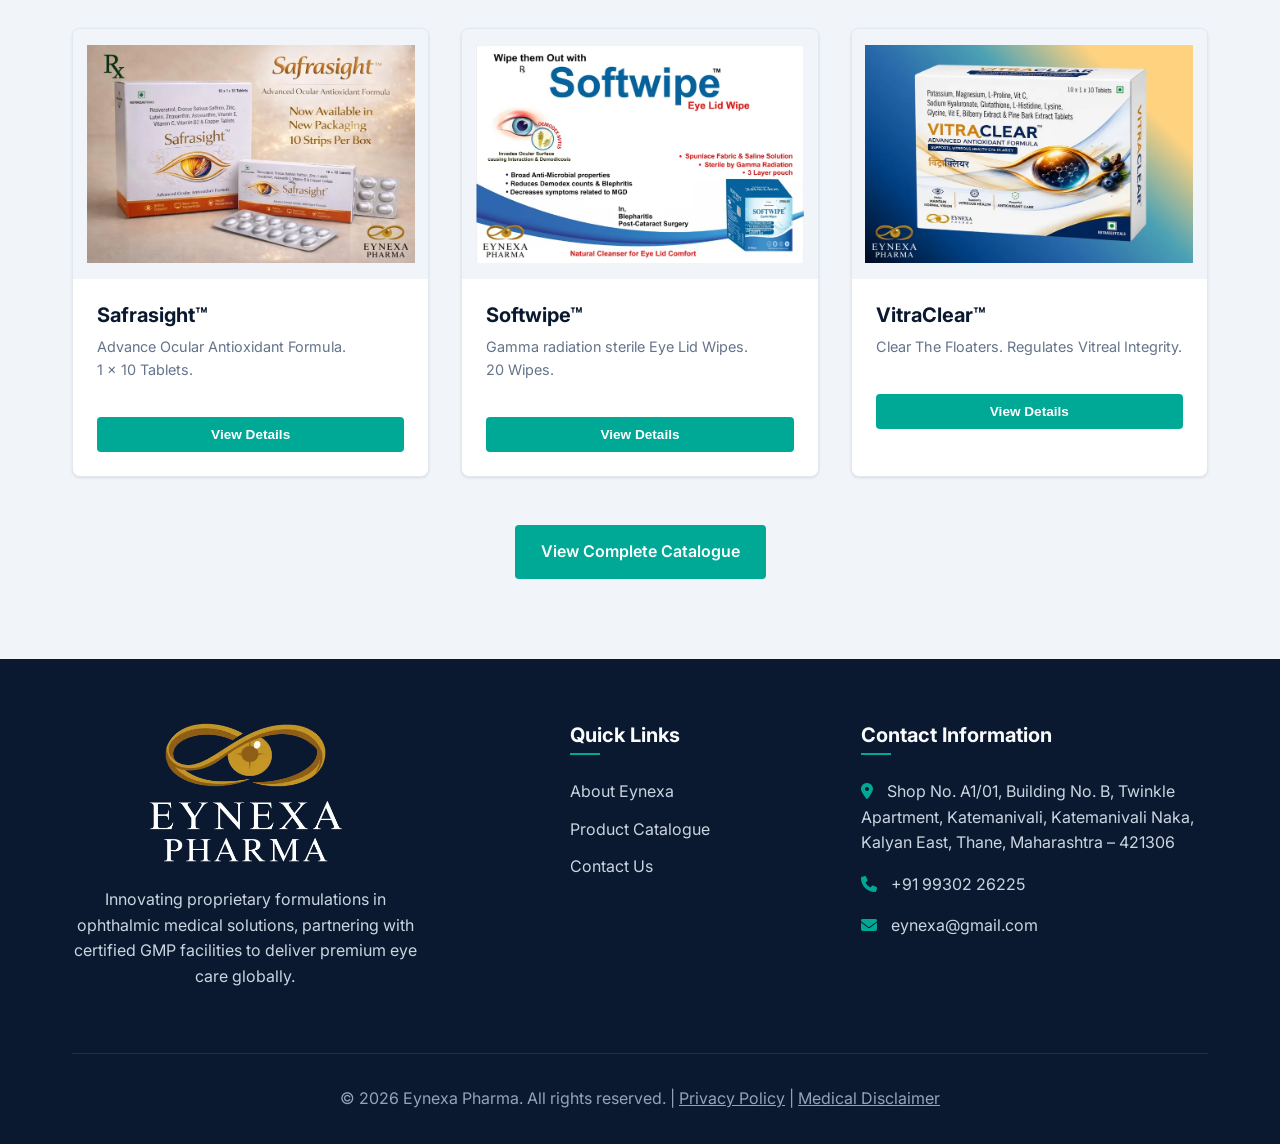
==== commit cc925e5a: "Update VitraClear composition spelling and format across the website" ====
--- a/index.html
+++ b/index.html
@@ -218,7 +218,7 @@
                     <div class="product-hover-tile">
                         <h4>VitraClear&trade;</h4>
                         <div class="hover-details">
-                            <p style="font-size: 0.8rem; margin-bottom: 8px; line-height: 1.4;"><strong>Composition:</strong> Potassium + Magnisium + L- proline + Vit C + Sodium Hyaluronate Glutathion + L- Histidine+ Lysine + Glycin + Vit E + Billberry Extrac &amp; Pine Bark Extract &nbsp; <span class="veg-badge">&#128994; Veg Tablets</span></p>
+                            <p style="font-size: 0.8rem; margin-bottom: 8px; line-height: 1.4;"><strong>Composition:</strong> Potassium, Magnesium, L-Proline, Vit C, Sodium Hyaluronate, Glutathione, L-Histidine, Lysine, Glycine, Vit E, Bilberry Extract &amp; Pine Bark Extract Tablets &nbsp; <span class="veg-badge">&#128994; Veg Tablets</span></p>
                             <p style="font-size: 0.8rem; margin-bottom: 8px;"><strong>Dosage:</strong> OD for 3 months.</p>
                             <ul>
                                 <li><i class="fa-solid fa-eye-slash"></i> Relief in floater disturbance</li>
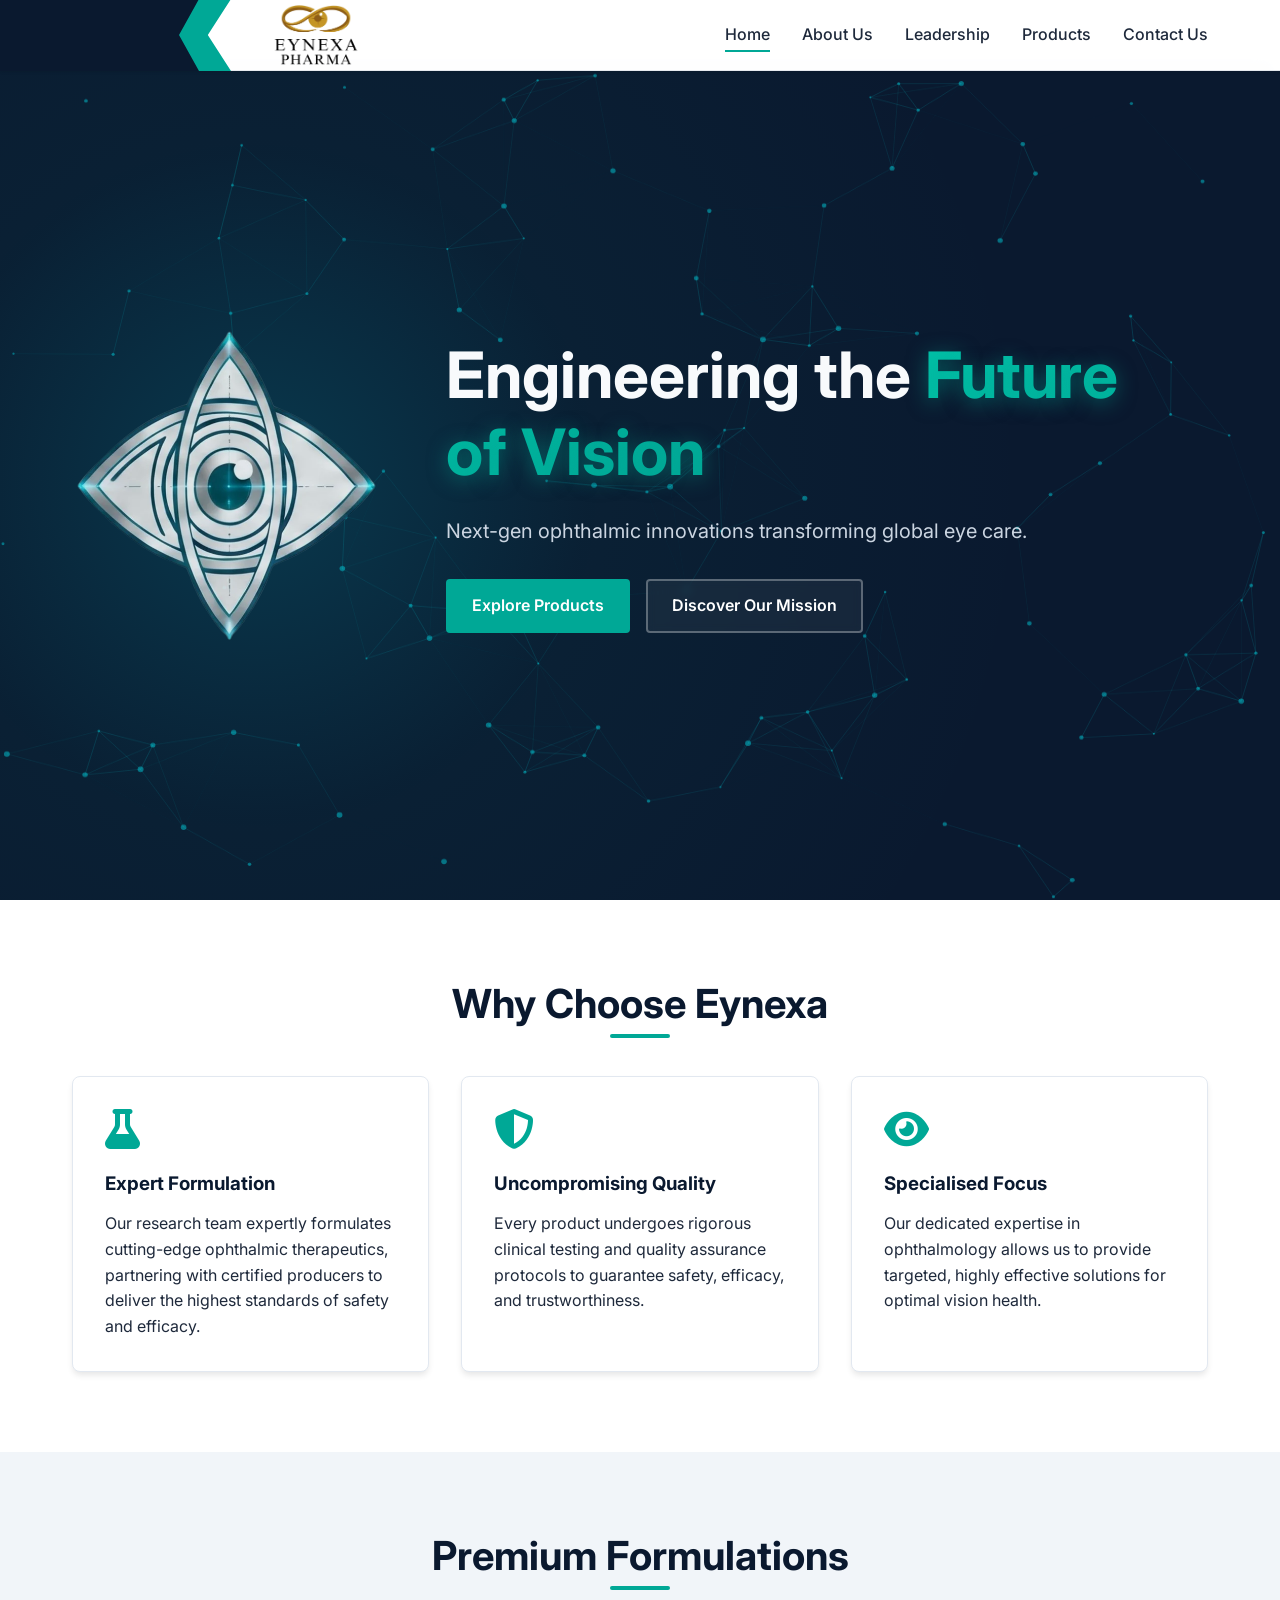
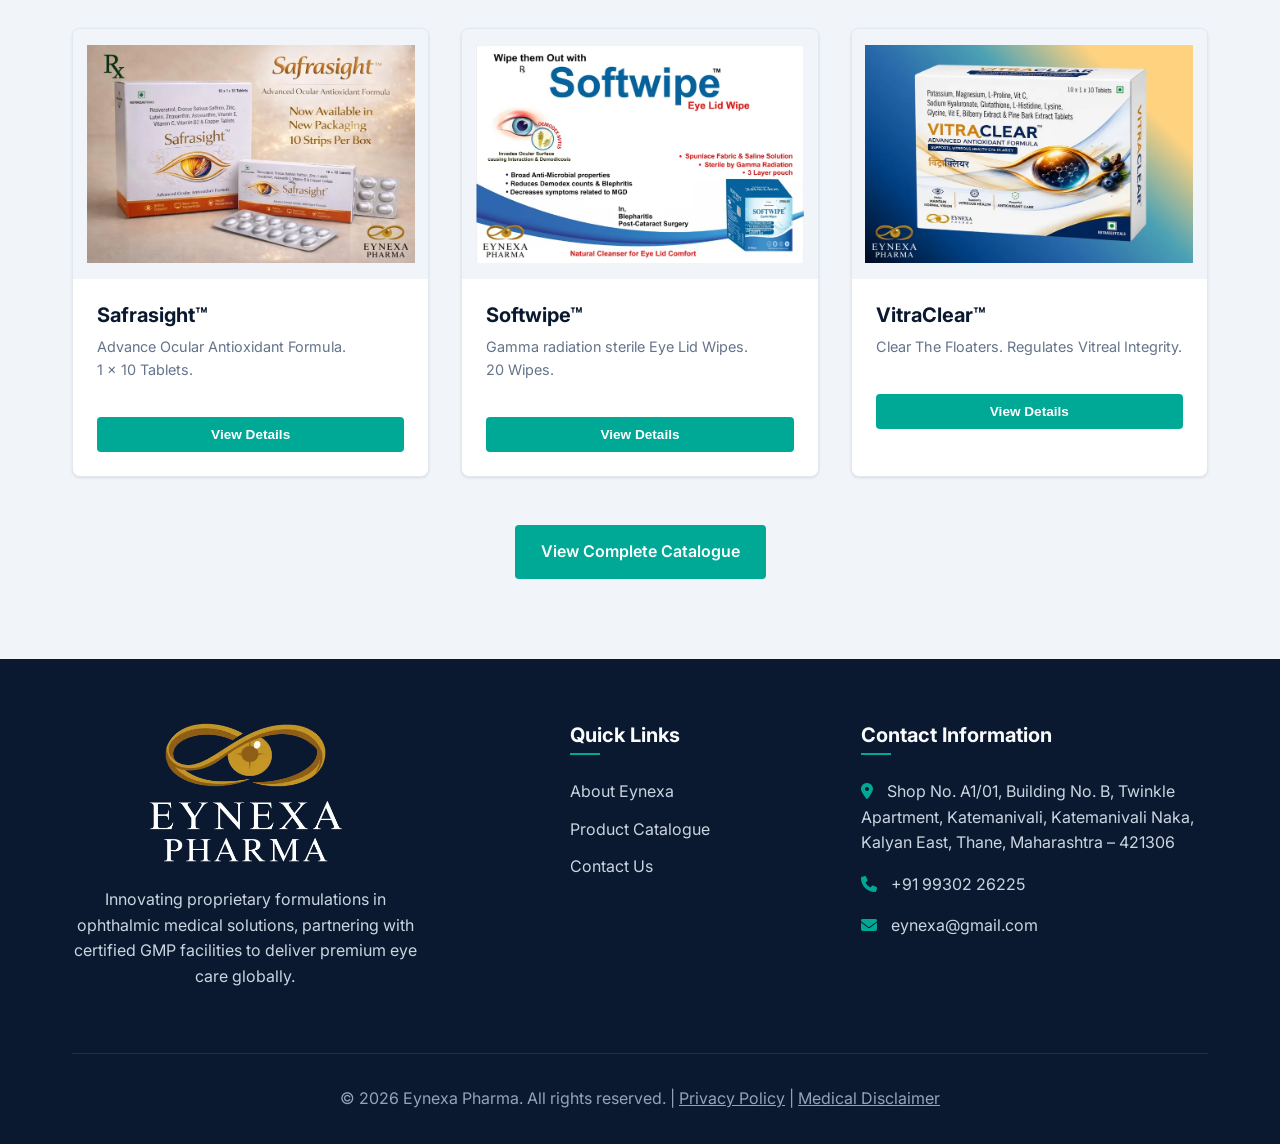
==== commit ad83a01e: "Implement UI/UX enhancements and accessibility features" ====
--- a/index.html
+++ b/index.html
@@ -91,7 +91,7 @@
             <a href="index.html" class="logo">
                 <img src="images/light-logo.webp" alt="Eynexa Pharma Logo" class="logo-img">
             </a>
-            <button class="mobile-menu-btn">
+            <button class="mobile-menu-btn" aria-label="Toggle navigation menu" aria-expanded="false">
                 <i class="fa-solid fa-bars"></i>
             </button>
             <nav>
@@ -259,8 +259,8 @@
                 <div class="footer-col">
                     <h3>Contact Information</h3>
                     <p><i class="fa-solid fa-location-dot footer-icon"></i> Shop No. A1/01, Building No. B, Twinkle Apartment, Katemanivali, Katemanivali Naka, Kalyan East, Thane, Maharashtra – 421306</p>
-                    <p><i class="fa-solid fa-phone footer-icon"></i> +91 99302 26225</p>
-                    <p><i class="fa-solid fa-envelope footer-icon"></i> eynexa@gmail.com</p>
+                    <p><i class="fa-solid fa-phone footer-icon"></i> <a href="tel:+919930226225" class="footer-contact-link">+91 99302 26225</a></p>
+                    <p><i class="fa-solid fa-envelope footer-icon"></i> <a href="mailto:eynexa@gmail.com" class="footer-contact-link">eynexa@gmail.com</a></p>
                 </div>
             </div>
             <div class="footer-bottom">
--- a/css/styles.css
+++ b/css/styles.css
@@ -161,15 +161,15 @@
     display: flex;
     justify-content: space-between;
     align-items: center;
-    height: 80px;
+    height: 70px;
     transition: var(--transition);
     position: relative;
     z-index: 3;
 }
 
 header.scrolled .navbar {
-    /* Keep navbar height at 80px without shrinking */
-    height: 80px;
+    /* Keep navbar height at 70px without shrinking */
+    height: 70px;
 }
 
 .logo {
@@ -186,15 +186,15 @@
 }
 
 .logo-img {
-    height: 74px;
+    height: 60px;
     width: auto;
     transition: var(--transition);
     display: block;
 }
 
 header.scrolled .logo-img {
-    /* Keep logo height at 74px without shrinking */
-    height: 74px;
+    /* Keep logo height at 60px without shrinking */
+    height: 60px;
 }
 
 .nav-links {
@@ -240,8 +240,8 @@
 
 /* Hero Section */
 .hero {
-    margin-top: 80px;
-    height: calc(100vh - 80px);
+    margin-top: 70px;
+    height: calc(100vh - 70px);
     min-height: 600px;
     display: flex;
     align-items: center;
@@ -428,7 +428,7 @@
 
 /* Header spacer — pushes page content below fixed header */
 .header-spacer {
-    height: 80px;
+    height: 70px;
 }
 
 /* Page hero banner (non-homepage) */
@@ -1354,4 +1354,146 @@
     color: var(--text-muted);
     line-height: 1.6;
     font-size: 0.95rem;
+}
+
+/* ── Accessibility & Interactive Focus Outline ── */
+a:focus-visible,
+button:focus-visible,
+input:focus-visible,
+textarea:focus-visible,
+select:focus-visible {
+    outline: 2px solid var(--accent-teal);
+    outline-offset: 3px;
+}
+
+/* ── Contact & Footer Clickable Links ── */
+.footer-contact-link {
+    color: inherit;
+    transition: var(--transition);
+}
+
+.footer-contact-link:hover {
+    color: var(--accent-teal);
+    text-decoration: underline;
+}
+
+.contact-direct-link {
+    color: var(--text-dark);
+    transition: var(--transition);
+}
+
+.contact-direct-link:hover {
+    color: var(--accent-teal);
+    text-decoration: underline;
+}
+
+/* ── Floating Back to Top Button ── */
+.back-to-top {
+    position: fixed;
+    bottom: 2rem;
+    right: 2rem;
+    width: 44px;
+    height: 44px;
+    border-radius: 50%;
+    background-color: var(--accent-teal);
+    color: var(--bg-white);
+    border: none;
+    box-shadow: var(--shadow-lg);
+    cursor: pointer;
+    display: flex;
+    align-items: center;
+    justify-content: center;
+    font-size: 1.1rem;
+    opacity: 0;
+    visibility: hidden;
+    transition: var(--transition);
+    z-index: 999;
+}
+
+.back-to-top.is-visible {
+    opacity: 1;
+    visibility: visible;
+}
+
+.back-to-top:hover {
+    background-color: var(--accent-teal-hover);
+    transform: translateY(-3px);
+}
+
+/* ── Toast Notifications ── */
+.toast-container {
+    position: fixed;
+    bottom: 2rem;
+    left: 50%;
+    transform: translateX(-50%);
+    z-index: 10000;
+    display: flex;
+    flex-direction: column;
+    gap: 0.75rem;
+    pointer-events: none;
+}
+
+.toast {
+    pointer-events: auto;
+    min-width: 300px;
+    max-width: 90vw;
+    padding: 1rem 1.25rem;
+    border-radius: 8px;
+    background: rgba(10, 25, 47, 0.95);
+    color: var(--text-light);
+    backdrop-filter: blur(10px);
+    -webkit-backdrop-filter: blur(10px);
+    box-shadow: 0 10px 25px rgba(0, 0, 0, 0.25);
+    display: flex;
+    align-items: center;
+    gap: 0.75rem;
+    font-size: 0.95rem;
+    border: 1px solid rgba(255, 255, 255, 0.1);
+    animation: toastIn 0.35s cubic-bezier(0.16, 1, 0.3, 1) forwards;
+}
+
+.toast.toast-success {
+    border-left: 4px solid var(--accent-teal);
+}
+
+.toast.toast-success i {
+    color: var(--accent-teal);
+    font-size: 1.2rem;
+}
+
+.toast.toast-error {
+    border-left: 4px solid #EF4444;
+}
+
+.toast.toast-error i {
+    color: #EF4444;
+    font-size: 1.2rem;
+}
+
+.toast.toast-out {
+    animation: toastOut 0.3s ease forwards;
+}
+
+@keyframes toastIn {
+    from {
+        opacity: 0;
+        transform: translateY(20px);
+    }
+
+    to {
+        opacity: 1;
+        transform: translateY(0);
+    }
+}
+
+@keyframes toastOut {
+    from {
+        opacity: 1;
+        transform: translateY(0);
+    }
+
+    to {
+        opacity: 0;
+        transform: translateY(20px);
+    }
 }
